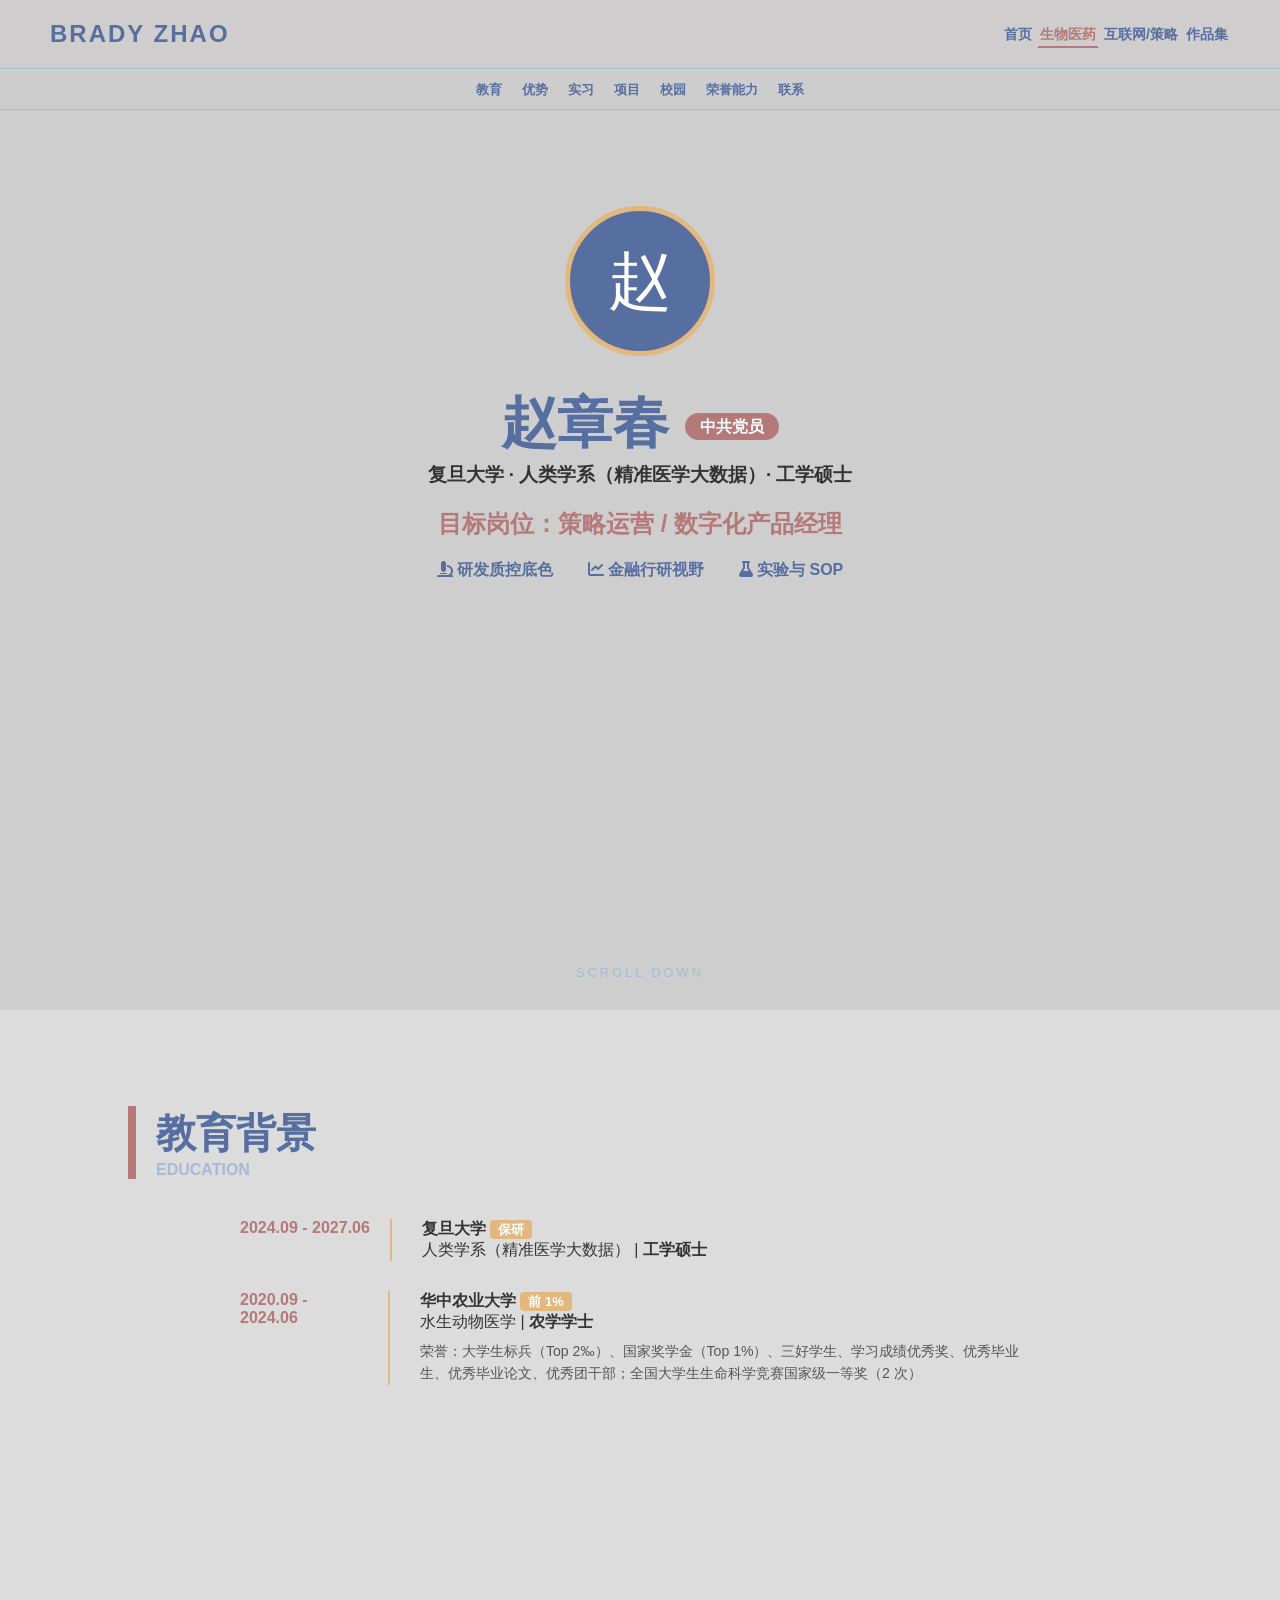
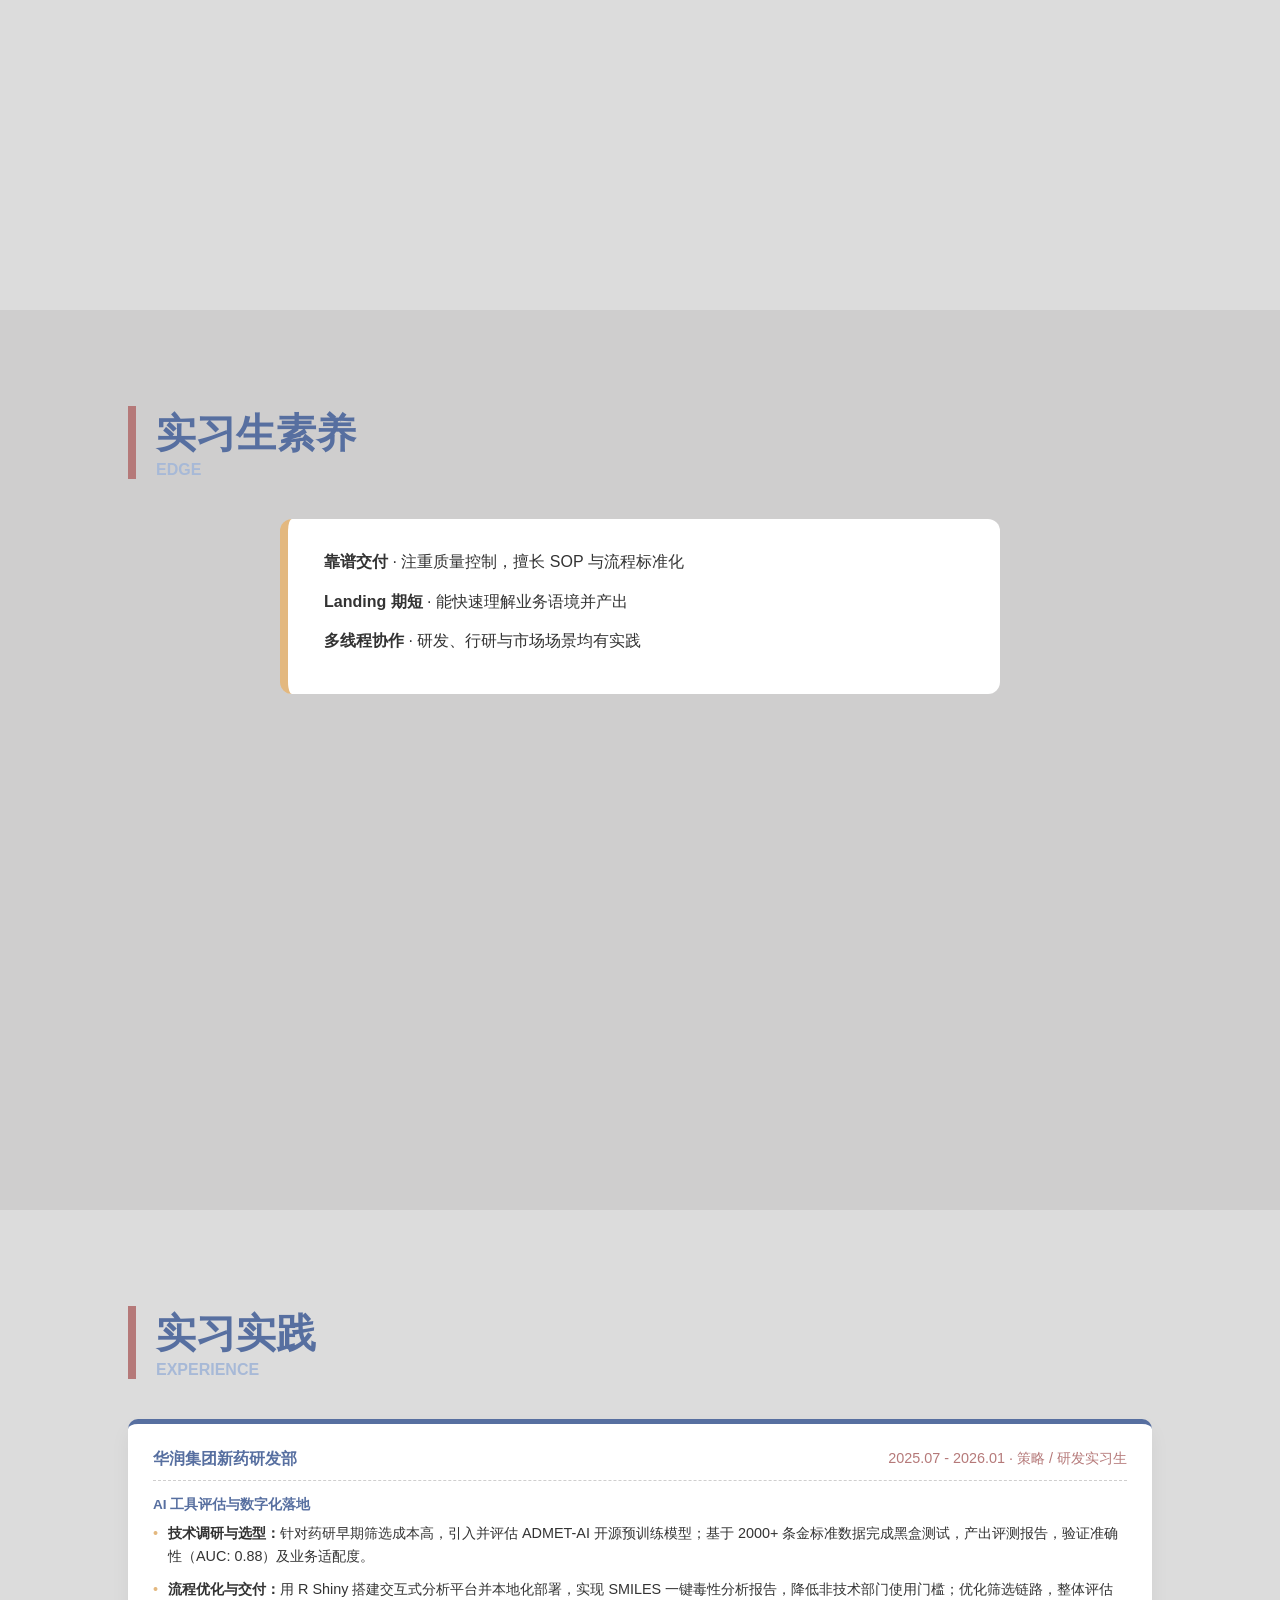
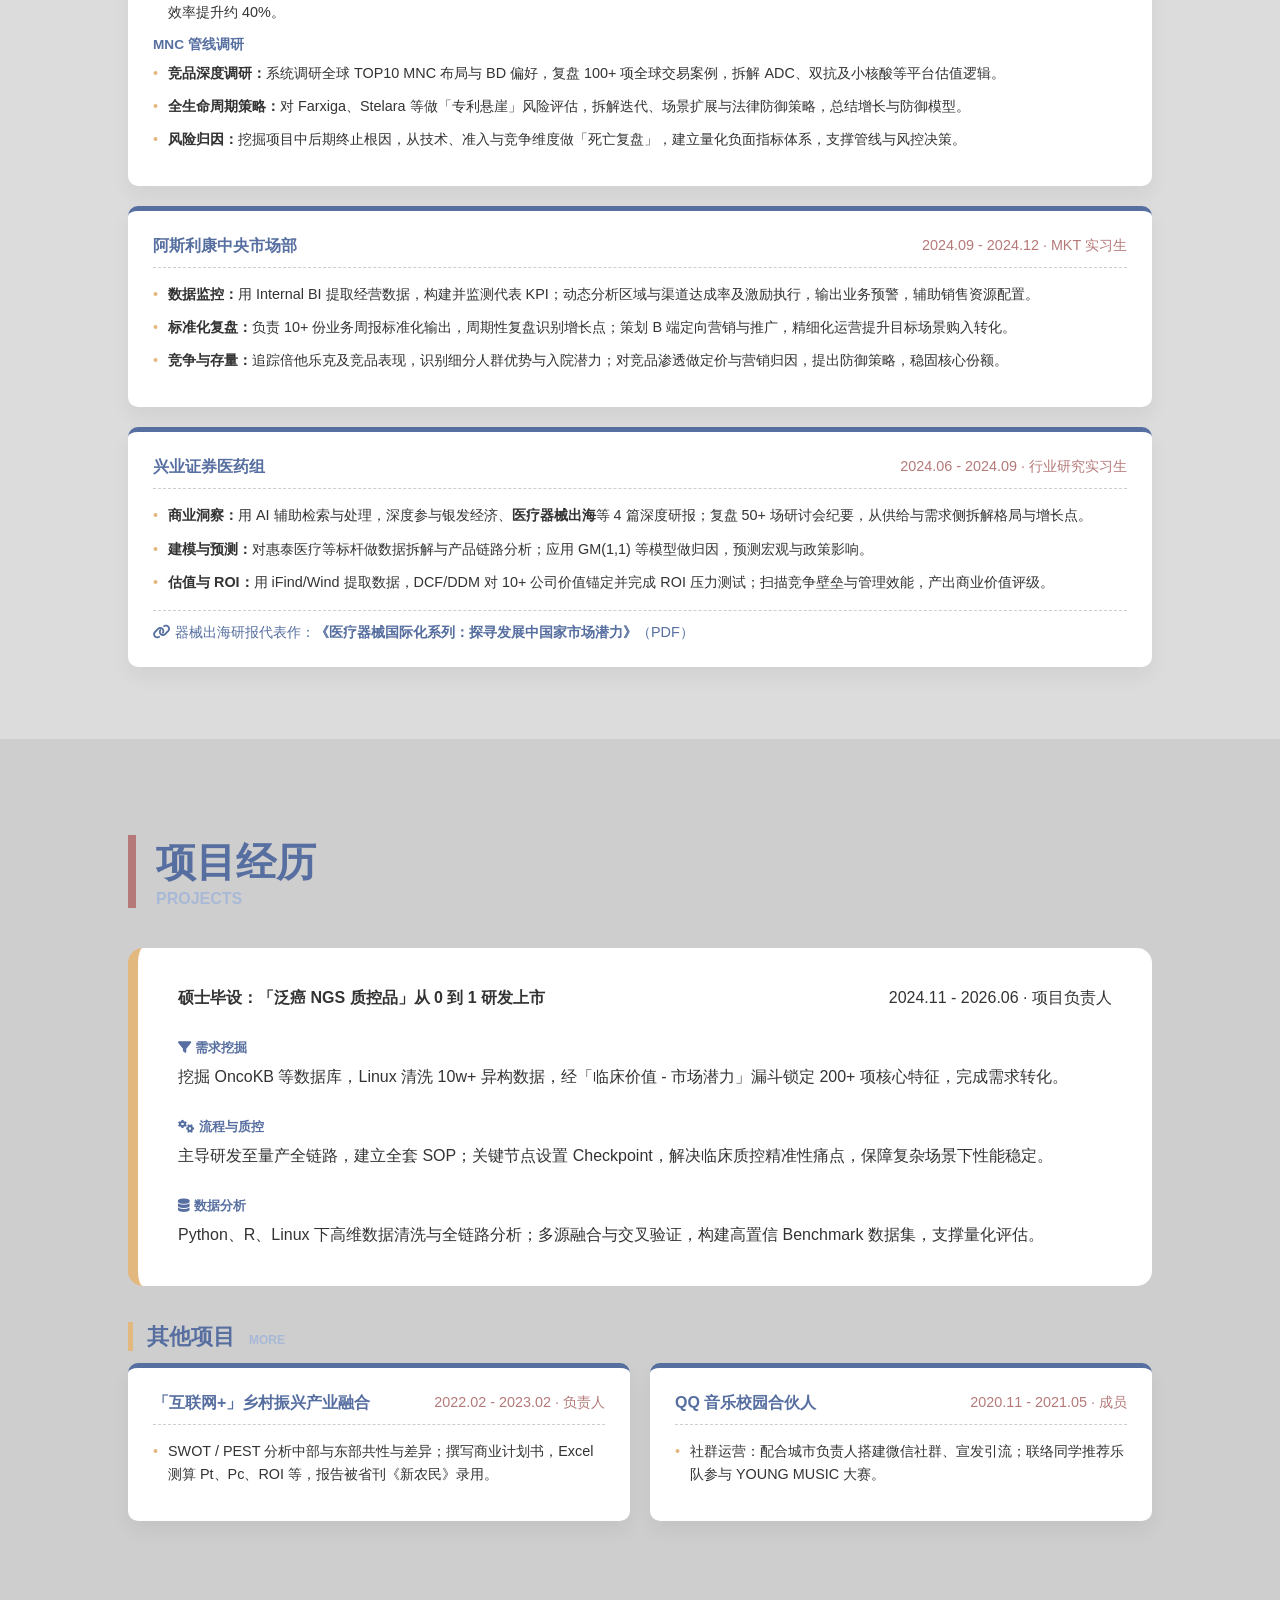
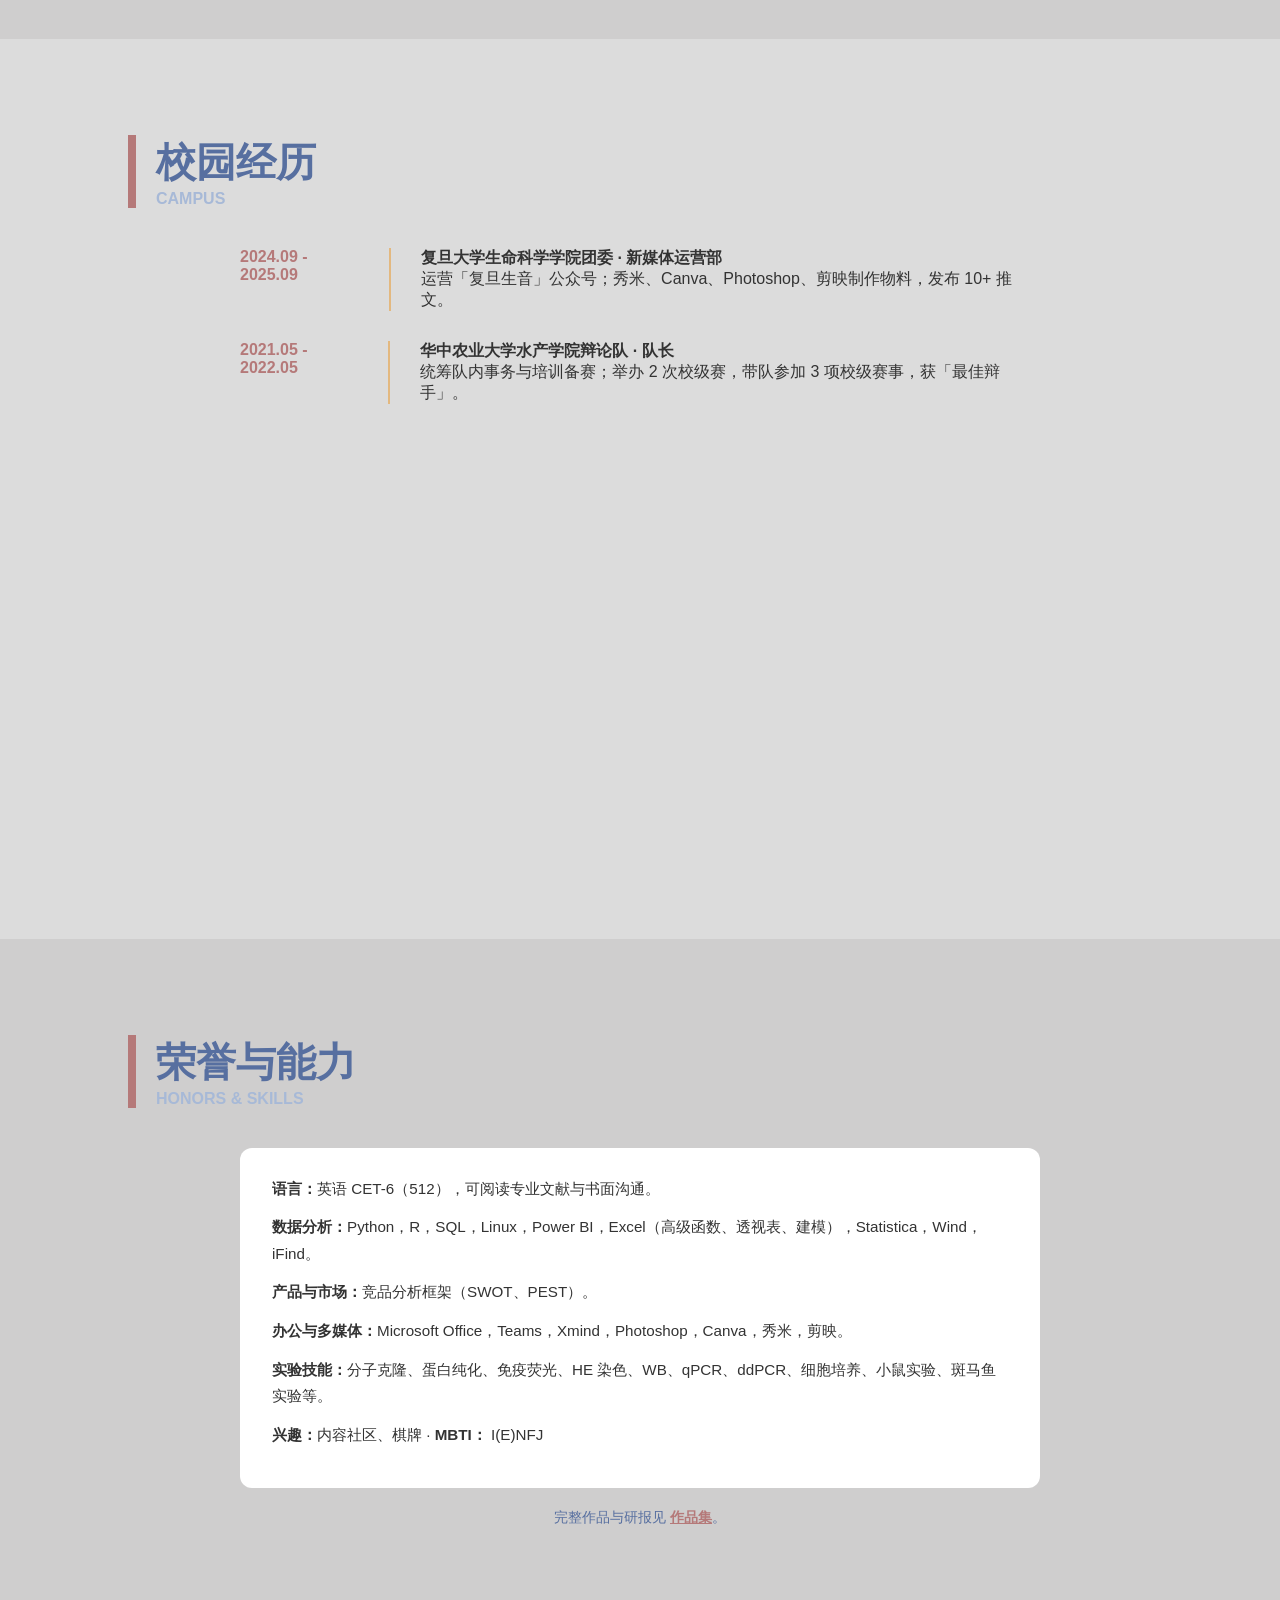
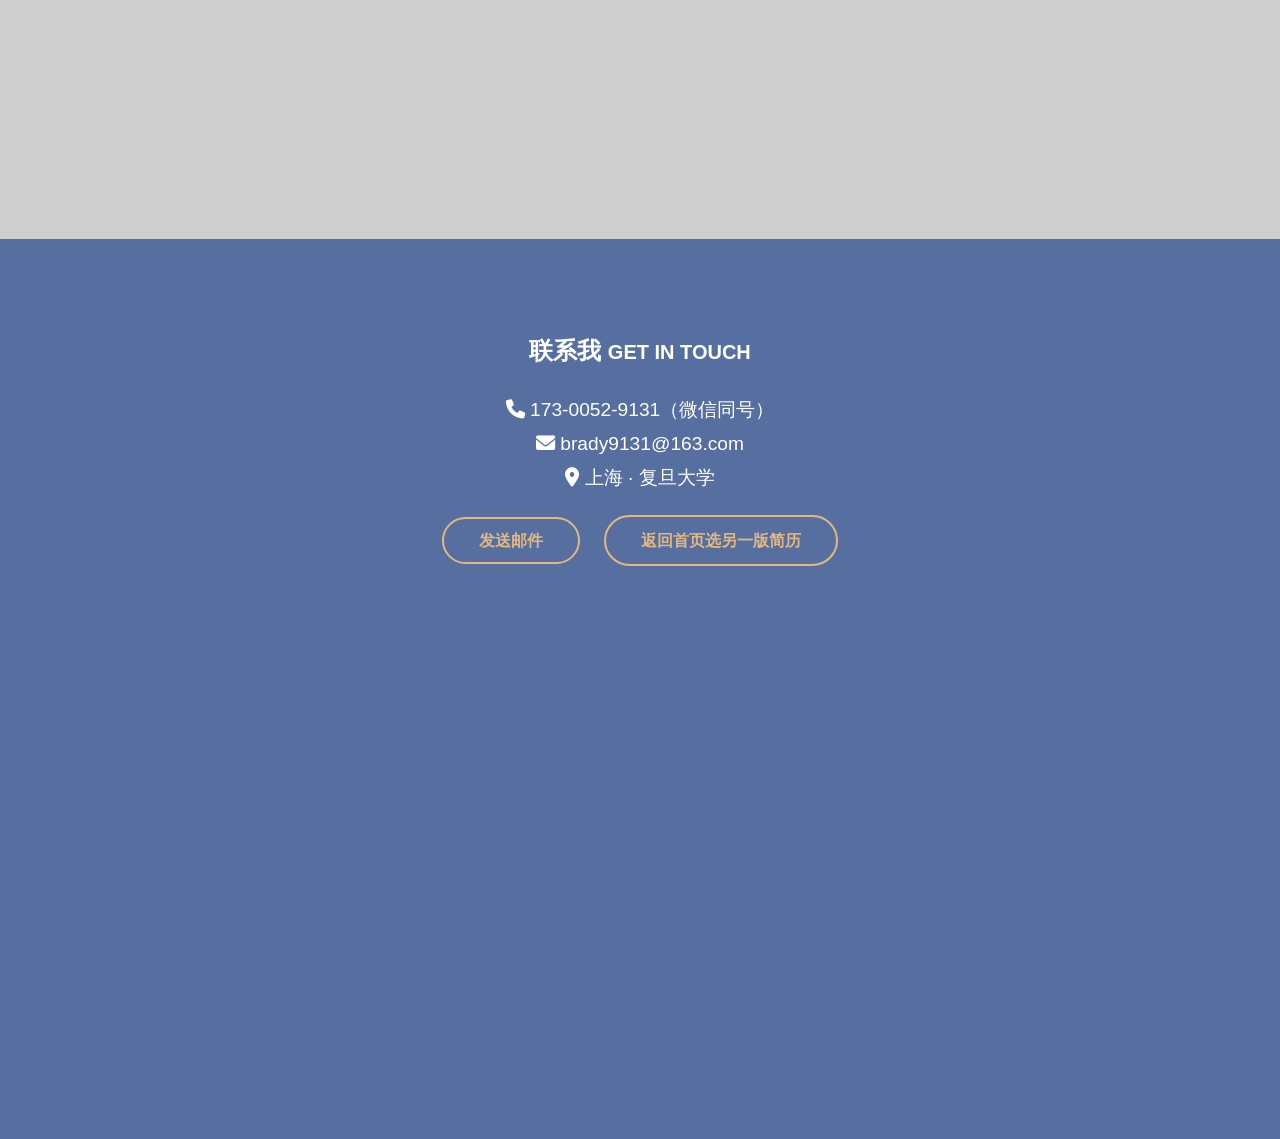
==== bio.html @ 324462f7 "Initial commit: resume site (HTML/CSS/assets) Made-with: Cursor" ====
<!DOCTYPE html>
<html lang="zh-CN">
<head>
    <meta charset="UTF-8">
    <meta name="viewport" content="width=device-width, initial-scale=1.0">
    <title>赵章春 | 生物医药版简历</title>
    <link rel="stylesheet" href="style.css">
    <link rel="stylesheet" href="https://cdnjs.cloudflare.com/ajax/libs/font-awesome/6.0.0/css/all.min.css">
</head>
<body class="resume-track">

    <nav class="navbar">
        <a href="index.html" class="logo">BRADY ZHAO</a>
        <ul class="nav-links nav-links--site">
            <li><a href="index.html">首页</a></li>
            <li><a href="bio.html" aria-current="page">生物医药</a></li>
            <li><a href="internet.html">互联网/策略</a></li>
            <li><a href="portfolio.html">作品集</a></li>
        </ul>
    </nav>

    <div class="subnav" aria-label="本页目录">
        <a href="#edu">教育</a>
        <a href="#edge">优势</a>
        <a href="#exp">实习</a>
        <a href="#project">项目</a>
        <a href="#campus">校园</a>
        <a href="#skills">荣誉能力</a>
        <a href="#contact">联系</a>
    </div>

    <div class="container">
        <section id="home" class="page-section">
            <div class="hero-content">
                <div class="avatar-box">
                    <div class="placeholder-avatar">赵</div>
                </div>
                <h1>赵章春 <span class="tag">中共党员</span></h1>
                <h3>复旦大学 · 人类学系（精准医学大数据）· 工学硕士</h3>
                <p class="target-job">目标岗位：策略运营 / 数字化产品经理</p>
                <div class="brief-intro">
                    <span><i class="fas fa-microscope"></i> 研发质控底色</span>
                    <span><i class="fas fa-chart-line"></i> 金融行研视野</span>
                    <span><i class="fas fa-flask"></i> 实验与 SOP</span>
                </div>
            </div>
            <div class="scroll-hint">SCROLL DOWN</div>
        </section>

        <section id="edu" class="page-section bg-alt">
            <h2 class="section-title">教育背景 <small>EDUCATION</small></h2>
            <div class="timeline">
                <div class="timeline-item">
                    <div class="time-box">2024.09 - 2027.06</div>
                    <div class="content-box">
                        <h4>复旦大学 <span class="badge">保研</span></h4>
                        <p>人类学系（精准医学大数据） | <strong>工学硕士</strong></p>
                    </div>
                </div>
                <div class="timeline-item">
                    <div class="time-box">2020.09 - 2024.06</div>
                    <div class="content-box">
                        <h4>华中农业大学 <span class="badge">前 1%</span></h4>
                        <p>水生动物医学 | <strong>农学学士</strong></p>
                        <p class="edu-honor">荣誉：大学生标兵（Top 2‰）、国家奖学金（Top 1%）、三好学生、学习成绩优秀奖、优秀毕业生、优秀毕业论文、优秀团干部；全国大学生生命科学竞赛国家级一等奖（2 次）</p>
                    </div>
                </div>
            </div>
        </section>

        <section id="edge" class="page-section">
            <h2 class="section-title">实习生素养 <small>EDGE</small></h2>
            <div class="edge-box">
                <p><strong>靠谱交付</strong> · 注重质量控制，擅长 SOP 与流程标准化</p>
                <p><strong>Landing 期短</strong> · 能快速理解业务语境并产出</p>
                <p><strong>多线程协作</strong> · 研发、行研与市场场景均有实践</p>
            </div>
        </section>

        <section id="exp" class="page-section bg-alt">
            <h2 class="section-title">实习实践 <small>EXPERIENCE</small></h2>
            <div class="exp-grid exp-grid--stack">
                <div class="exp-card exp-card--wide">
                    <div class="card-header">
                        <span class="company">华润集团新药研发部</span>
                        <span class="role">2025.07 - 2026.01 · 策略 / 研发实习生</span>
                    </div>
                    <p class="exp-subhead">AI 工具评估与数字化落地</p>
                    <ul>
                        <li><strong>技术调研与选型：</strong>针对药研早期筛选成本高，引入并评估 ADMET-AI 开源预训练模型；基于 2000+ 条金标准数据完成黑盒测试，产出评测报告，验证准确性（AUC: 0.88）及业务适配度。</li>
                        <li><strong>流程优化与交付：</strong>用 R Shiny 搭建交互式分析平台并本地化部署，实现 SMILES 一键毒性分析报告，降低非技术部门使用门槛；优化筛选链路，整体评估效率提升约 40%。</li>
                    </ul>
                    <p class="exp-subhead">MNC 管线调研</p>
                    <ul>
                        <li><strong>竞品深度调研：</strong>系统调研全球 TOP10 MNC 布局与 BD 偏好，复盘 100+ 项全球交易案例，拆解 ADC、双抗及小核酸等平台估值逻辑。</li>
                        <li><strong>全生命周期策略：</strong>对 Farxiga、Stelara 等做「专利悬崖」风险评估，拆解迭代、场景扩展与法律防御策略，总结增长与防御模型。</li>
                        <li><strong>风险归因：</strong>挖掘项目中后期终止根因，从技术、准入与竞争维度做「死亡复盘」，建立量化负面指标体系，支撑管线与风控决策。</li>
                    </ul>
                </div>

                <div class="exp-card exp-card--wide">
                    <div class="card-header">
                        <span class="company">阿斯利康中央市场部</span>
                        <span class="role">2024.09 - 2024.12 · MKT 实习生</span>
                    </div>
                    <ul>
                        <li><strong>数据监控：</strong>用 Internal BI 提取经营数据，构建并监测代表 KPI；动态分析区域与渠道达成率及激励执行，输出业务预警，辅助销售资源配置。</li>
                        <li><strong>标准化复盘：</strong>负责 10+ 份业务周报标准化输出，周期性复盘识别增长点；策划 B 端定向营销与推广，精细化运营提升目标场景购入转化。</li>
                        <li><strong>竞争与存量：</strong>追踪倍他乐克及竞品表现，识别细分人群优势与入院潜力；对竞品渗透做定价与营销归因，提出防御策略，稳固核心份额。</li>
                    </ul>
                </div>

                <div class="exp-card exp-card--wide" id="exp-xingye">
                    <div class="card-header">
                        <span class="company">兴业证券医药组</span>
                        <span class="role">2024.06 - 2024.09 · 行业研究实习生</span>
                    </div>
                    <ul>
                        <li><strong>商业洞察：</strong>用 AI 辅助检索与处理，深度参与银发经济、<strong>医疗器械出海</strong>等 4 篇深度研报；复盘 50+ 场研讨会纪要，从供给与需求侧拆解格局与增长点。</li>
                        <li><strong>建模与预测：</strong>对惠泰医疗等标杆做数据拆解与产品链路分析；应用 GM(1,1) 等模型做归因，预测宏观与政策影响。</li>
                        <li><strong>估值与 ROI：</strong>用 iFind/Wind 提取数据，DCF/DDM 对 10+ 公司价值锚定并完成 ROI 压力测试；扫描竞争壁垒与管理效能，产出商业价值评级。</li>
                    </ul>
                    <p class="exp-crosslink">
                        <a href="portfolio.html#xingye-report"><i class="fas fa-link"></i> 器械出海研报代表作：<strong>《医疗器械国际化系列：探寻发展中国家市场潜力》</strong>（PDF）</a>
                    </p>
                </div>
            </div>
        </section>

        <section id="project" class="page-section">
            <h2 class="section-title">项目经历 <small>PROJECTS</small></h2>
            <div class="project-detail">
                <div class="project-header">
                    <h4>硕士毕设：「泛癌 NGS 质控品」从 0 到 1 研发上市</h4>
                    <span class="project-role">2024.11 - 2026.06 · 项目负责人</span>
                </div>
                <div class="project-body project-body--stack">
                    <div class="p-block">
                        <h5><i class="fas fa-filter"></i> 需求挖掘</h5>
                        <p>挖掘 OncoKB 等数据库，Linux 清洗 10w+ 异构数据，经「临床价值 - 市场潜力」漏斗锁定 200+ 项核心特征，完成需求转化。</p>
                    </div>
                    <div class="p-block">
                        <h5><i class="fas fa-cogs"></i> 流程与质控</h5>
                        <p>主导研发至量产全链路，建立全套 SOP；关键节点设置 Checkpoint，解决临床质控精准性痛点，保障复杂场景下性能稳定。</p>
                    </div>
                    <div class="p-block">
                        <h5><i class="fas fa-database"></i> 数据分析</h5>
                        <p>Python、R、Linux 下高维数据清洗与全链路分析；多源融合与交叉验证，构建高置信 Benchmark 数据集，支撑量化评估。</p>
                    </div>
                </div>
            </div>

            <div class="project-secondary">
                <h3 class="subsection-title">其他项目 <small>MORE</small></h3>
                <div class="exp-grid">
                    <div class="exp-card">
                        <div class="card-header">
                            <span class="company">「互联网+」乡村振兴产业融合</span>
                            <span class="role">2022.02 - 2023.02 · 负责人</span>
                        </div>
                        <ul>
                            <li>SWOT / PEST 分析中部与东部共性与差异；撰写商业计划书，Excel 测算 Pt、Pc、ROI 等，报告被省刊《新农民》录用。</li>
                        </ul>
                    </div>
                    <div class="exp-card">
                        <div class="card-header">
                            <span class="company">QQ 音乐校园合伙人</span>
                            <span class="role">2020.11 - 2021.05 · 成员</span>
                        </div>
                        <ul>
                            <li>社群运营：配合城市负责人搭建微信社群、宣发引流；联络同学推荐乐队参与 YOUNG MUSIC 大赛。</li>
                        </ul>
                    </div>
                </div>
            </div>
        </section>

        <section id="campus" class="page-section bg-alt">
            <h2 class="section-title">校园经历 <small>CAMPUS</small></h2>
            <div class="timeline">
                <div class="timeline-item">
                    <div class="time-box">2024.09 - 2025.09</div>
                    <div class="content-box">
                        <h4>复旦大学生命科学学院团委 · 新媒体运营部</h4>
                        <p>运营「复旦生音」公众号；秀米、Canva、Photoshop、剪映制作物料，发布 10+ 推文。</p>
                    </div>
                </div>
                <div class="timeline-item">
                    <div class="time-box">2021.05 - 2022.05</div>
                    <div class="content-box">
                        <h4>华中农业大学水产学院辩论队 · 队长</h4>
                        <p>统筹队内事务与培训备赛；举办 2 次校级赛，带队参加 3 项校级赛事，获「最佳辩手」。</p>
                    </div>
                </div>
            </div>
        </section>

        <section id="skills" class="page-section">
            <h2 class="section-title">荣誉与能力 <small>HONORS &amp; SKILLS</small></h2>
            <div class="skills-prose">
                <p><strong>语言：</strong>英语 CET-6（512），可阅读专业文献与书面沟通。</p>
                <p><strong>数据分析：</strong>Python，R，SQL，Linux，Power BI，Excel（高级函数、透视表、建模），Statistica，Wind，iFind。</p>
                <p><strong>产品与市场：</strong>竞品分析框架（SWOT、PEST）。</p>
                <p><strong>办公与多媒体：</strong>Microsoft Office，Teams，Xmind，Photoshop，Canva，秀米，剪映。</p>
                <p><strong>实验技能：</strong>分子克隆、蛋白纯化、免疫荧光、HE 染色、WB、qPCR、ddPCR、细胞培养、小鼠实验、斑马鱼实验等。</p>
                <p><strong>兴趣：</strong>内容社区、棋牌 · <strong>MBTI：</strong> I(E)NFJ</p>
            </div>
            <p class="skills-note">完整作品与研报见 <a href="portfolio.html">作品集</a>。</p>
        </section>

        <section id="contact" class="page-section bg-dark">
            <div class="contact-box">
                <h2>联系我 <small>GET IN TOUCH</small></h2>
                <div class="contact-info">
                    <p><i class="fas fa-phone"></i> 173-0052-9131（微信同号）</p>
                    <p><i class="fas fa-envelope"></i> brady9131@163.com</p>
                    <p><i class="fas fa-location-dot"></i> 上海 · 复旦大学</p>
                </div>
                <div class="action-btns">
                    <a href="mailto:brady9131@163.com" class="btn-secondary">发送邮件</a>
                    <a href="index.html" class="btn-primary btn-primary--ghost">返回首页选另一版简历</a>
                </div>
            </div>
        </section>
    </div>

</body>
</html>
---- style.css ----
/* 配色方案说明：
   背景底色: #cfcece
   主色（深蓝）: #576fa0
   次主色（浅蓝）: #a7b9d7
   强调色（红）: #b57979
   装饰色（金）: #e3b87f
*/

* {
    margin: 0;
    padding: 0;
    box-sizing: border-box;
    font-family: Arial, sans-serif; /* 强制 Arial */
}

html {
    scroll-behavior: smooth;
}

body {
    background-color: #cfcece;
    color: #333;
}

/* 全屏吸附仅用于未加 body 类的旧版；新版落地/简历/作品集为整页滚动 */
body.landing-body,
body.resume-track,
body.portfolio-page {
    overflow-x: hidden;
    overflow-y: auto;
}

/* 导航栏 */
.navbar {
    position: fixed;
    top: 0;
    width: 100%;
    display: flex;
    justify-content: space-between;
    align-items: center;
    padding: 20px 50px;
    background: rgba(207, 206, 206, 0.9);
    z-index: 1000;
    border-bottom: 1px solid #a7b9d7;
}

a.logo {
    font-weight: bold;
    font-size: 1.5rem;
    color: #576fa0;
    letter-spacing: 2px;
    text-decoration: none;
}

.nav-links a[aria-current="page"] {
    color: #b57979;
    border-bottom: 2px solid #b57979;
}

.nav-links {
    display: flex;
    list-style: none;
}

.nav-links li {
    margin-left: 30px;
}

.nav-links--site {
    flex-wrap: wrap;
    justify-content: flex-end;
    gap: 8px 4px;
}

.nav-links--site li {
    margin-left: 0;
}

.nav-links--site a {
    padding: 4px 2px;
}

.nav-links a {
    text-decoration: none;
    color: #576fa0;
    font-size: 0.9rem;
    font-weight: bold;
    transition: 0.3s;
}

.nav-links a:hover {
    color: #b57979;
}

/* 分页容器（简历双页：取消吸附，允许长板块） */
.container {
    height: 100vh;
    overflow-y: scroll;
    scroll-snap-type: y mandatory;
}

body.resume-track .container {
    height: auto;
    min-height: 100vh;
    overflow: visible;
    scroll-snap-type: none;
}

.page-section {
    height: 100vh;
    width: 100%;
    scroll-snap-align: start;
    display: flex;
    flex-direction: column;
    justify-content: center;
    align-items: center;
    padding: 80px 10%;
    position: relative;
}

body.resume-track .page-section {
    min-height: 100vh;
    height: auto;
    padding-top: 96px;
    padding-bottom: 72px;
    justify-content: flex-start;
}

.bg-alt {
    background-color: #dcdcdc;
}

.bg-dark {
    background-color: #576fa0;
    color: #fff;
}

/* 标题样式 */
.section-title {
    font-size: 2.5rem;
    color: #576fa0;
    margin-bottom: 40px;
    border-left: 8px solid #b57979;
    padding-left: 20px;
    width: 100%;
    text-align: left;
}

.section-title small {
    font-size: 1rem;
    color: #a7b9d7;
    display: block;
    text-transform: uppercase;
}

/* 第一屏：Hero */
.hero-content {
    text-align: center;
}

.placeholder-avatar {
    width: 150px;
    height: 150px;
    background: #576fa0;
    color: #fff;
    border-radius: 50%;
    display: flex;
    justify-content: center;
    align-items: center;
    font-size: 4rem;
    margin: 0 auto 30px;
    border: 5px solid #e3b87f;
}

h1 {
    font-size: 3.5rem;
    color: #576fa0;
}

.tag {
    font-size: 1rem;
    background: #b57979;
    color: #fff;
    padding: 5px 15px;
    border-radius: 20px;
    vertical-align: middle;
}

.target-job {
    font-size: 1.5rem;
    color: #b57979;
    margin: 20px 0;
    font-weight: bold;
}

.brief-intro span {
    margin: 0 15px;
    color: #576fa0;
    font-weight: bold;
}

/* 教育背景 */
.timeline {
    width: 100%;
    max-width: 800px;
}

.timeline-item {
    display: flex;
    margin-bottom: 30px;
}

.time-box {
    min-width: 150px;
    color: #b57979;
    font-weight: bold;
    border-right: 2px solid #e3b87f;
    padding-right: 20px;
}

.content-box {
    padding-left: 30px;
}

.badge {
    background: #e3b87f;
    color: #fff;
    padding: 2px 8px;
    font-size: 0.8rem;
    border-radius: 4px;
}

/* 实习经历卡片 */
.exp-grid {
    display: grid;
    grid-template-columns: repeat(auto-fit, minmax(300px, 1fr));
    gap: 20px;
    width: 100%;
}

.exp-card {
    background: #fff;
    padding: 25px;
    border-radius: 10px;
    box-shadow: 0 10px 20px rgba(0,0,0,0.05);
    border-top: 5px solid #576fa0;
}

.card-header {
    display: flex;
    justify-content: space-between;
    margin-bottom: 15px;
    padding-bottom: 10px;
    border-bottom: 1px dashed #cfcece;
}

.company {
    font-weight: bold;
    color: #576fa0;
}

.role {
    color: #b57979;
    font-size: 0.9rem;
}

.exp-card ul {
    list-style: none;
    font-size: 0.9rem;
    line-height: 1.6;
}

.exp-card li {
    margin-bottom: 10px;
    position: relative;
    padding-left: 15px;
}

.exp-card li::before {
    content: "•";
    color: #e3b87f;
    position: absolute;
    left: 0;
}

/* 项目详情 */
.project-detail {
    background: #fff;
    width: 100%;
    padding: 40px;
    border-radius: 15px;
    border-left: 10px solid #e3b87f;
}

.project-header {
    display: flex;
    justify-content: space-between;
    margin-bottom: 30px;
}

.project-body {
    display: grid;
    grid-template-columns: repeat(3, 1fr);
    gap: 30px;
}

.p-block h5 {
    color: #576fa0;
    margin-bottom: 10px;
}

.p-block--full {
    grid-column: 1 / -1;
}

.project-body--stack {
    grid-template-columns: 1fr;
}

.project-secondary {
    width: 100%;
    margin-top: 36px;
}

.exp-grid--stack {
    grid-template-columns: 1fr;
}

.exp-card--wide {
    max-width: 100%;
}

.exp-subhead {
    font-size: 0.85rem;
    color: #576fa0;
    font-weight: bold;
    margin: 12px 0 8px;
}

.exp-crosslink {
    margin-top: 16px;
    padding-top: 12px;
    border-top: 1px dashed #cfcece;
    font-size: 0.9rem;
}

.exp-crosslink a {
    color: #576fa0;
    text-decoration: none;
}

.exp-crosslink a:hover {
    color: #b57979;
    text-decoration: underline;
}

.edge-box {
    background: #fff;
    padding: 28px 36px;
    border-radius: 12px;
    border-left: 8px solid #e3b87f;
    width: 100%;
    max-width: 720px;
    line-height: 1.85;
}

.edge-box p {
    margin-bottom: 10px;
}

.edge-box--inline {
    margin-top: 28px;
    max-width: none;
    text-align: center;
}

.edu-honor {
    font-size: 0.88rem;
    color: #555;
    margin-top: 8px;
    line-height: 1.55;
}

.hero-meta {
    font-size: 1rem;
    color: #666;
    margin-top: 12px;
}

/* 固定顶栏不占文档流，为子导航留出空隙 */
body.resume-track > .subnav,
body.portfolio-page > .subnav {
    margin-top: 72px;
}

.subnav {
    position: sticky;
    top: 72px;
    z-index: 900;
    background: rgba(207, 206, 206, 0.96);
    border-bottom: 1px solid #a7b9d7;
    padding: 10px 8%;
    display: flex;
    flex-wrap: wrap;
    gap: 10px 20px;
    justify-content: center;
}

.subnav a {
    font-size: 0.8rem;
    color: #576fa0;
    text-decoration: none;
    font-weight: bold;
}

.subnav a:hover {
    color: #b57979;
}

/* 落地页 */
.landing-body {
    min-height: 100vh;
}

.landing-main {
    max-width: 920px;
    margin: 0 auto;
    padding: 110px 8% 80px;
    text-align: center;
}

.landing-avatar {
    margin-bottom: 24px;
}

.landing-sub {
    font-size: 1.25rem;
    color: #576fa0;
    margin-top: 8px;
}

.landing-target {
    font-size: 1.2rem;
    color: #b57979;
    font-weight: bold;
    margin: 16px 0 8px;
}

.landing-contact-line {
    color: #555;
    font-size: 0.95rem;
    margin-top: 12px;
}

.landing-contact-line .sep {
    margin: 0 10px;
    color: #a7b9d7;
}

.landing-hint {
    color: #666;
    font-size: 0.92rem;
    line-height: 1.6;
    margin: 36px 0 28px;
}

.landing-cards {
    display: grid;
    grid-template-columns: repeat(auto-fit, minmax(260px, 1fr));
    gap: 24px;
    margin-bottom: 36px;
}

.landing-card {
    display: flex;
    flex-direction: column;
    align-items: center;
    text-align: center;
    padding: 36px 28px;
    border-radius: 16px;
    text-decoration: none;
    color: inherit;
    transition: transform 0.25s, box-shadow 0.25s;
    border: 2px solid #a7b9d7;
    background: #fff;
}

.landing-card:hover {
    transform: translateY(-4px);
    box-shadow: 0 12px 32px rgba(87, 111, 160, 0.15);
}

.landing-card--bio {
    border-top: 6px solid #576fa0;
}

.landing-card--net {
    border-top: 6px solid #b57979;
}

.landing-card-icon {
    font-size: 2.5rem;
    color: #576fa0;
    margin-bottom: 16px;
}

.landing-card--net .landing-card-icon {
    color: #b57979;
}

.landing-card h2 {
    color: #576fa0;
    font-size: 1.45rem;
    margin-bottom: 12px;
}

.landing-card p {
    color: #555;
    font-size: 0.95rem;
    line-height: 1.55;
    flex: 1;
}

.landing-card-go {
    margin-top: 20px;
    font-weight: bold;
    color: #b57979;
    font-size: 0.95rem;
}

.landing-footer-links {
    margin-top: 8px;
}

.landing-portfolio-btn {
    display: inline-flex;
    align-items: center;
    gap: 10px;
    color: #576fa0;
    font-weight: bold;
    text-decoration: none;
    padding: 12px 22px;
    border: 2px solid #576fa0;
    border-radius: 30px;
    transition: background 0.25s, color 0.25s;
}

.landing-portfolio-btn:hover {
    background: #576fa0;
    color: #fff;
}

.skills-prose {
    width: 100%;
    max-width: 800px;
    background: #fff;
    padding: 28px 32px;
    border-radius: 12px;
    line-height: 1.75;
    text-align: left;
}

.skills-prose p {
    margin-bottom: 12px;
    font-size: 0.95rem;
}

.skills-note {
    margin-top: 20px;
    font-size: 0.9rem;
    color: #576fa0;
}

.skills-note a {
    color: #b57979;
    font-weight: bold;
}

.bg-dark .btn-primary--ghost {
    background: transparent;
    border: 2px solid #e3b87f;
    color: #e3b87f;
}

.bg-dark .btn-primary--ghost:hover {
    background: rgba(255, 255, 255, 0.12);
}

/* 作品集独立页（顶栏保持与简历页一致的 fixed） */
.portfolio-main {
    max-width: 800px;
    margin: 0 auto;
    padding: 32px 8% 80px;
}

.portfolio-header {
    margin-bottom: 40px;
    padding-top: 16px;
}

.portfolio-header h1 {
    font-size: 2.2rem;
    color: #576fa0;
    margin-bottom: 12px;
}

.portfolio-lead {
    color: #555;
    line-height: 1.65;
    font-size: 0.98rem;
}

.portfolio-section {
    margin-bottom: 48px;
    padding-bottom: 32px;
    border-bottom: 1px solid #b8b8b8;
}

.portfolio-section:last-of-type {
    border-bottom: none;
}

.portfolio-section--alt {
    background: #dcdcdc;
    margin-left: -8%;
    margin-right: -8%;
    padding-left: 8%;
    padding-right: 8%;
    padding-top: 28px;
    border-bottom: none;
    border-radius: 8px;
}

.portfolio-h2 {
    font-size: 1.35rem;
    color: #576fa0;
    margin-bottom: 16px;
}

.portfolio-context {
    font-size: 0.92rem;
    color: #555;
    margin-bottom: 16px;
    line-height: 1.6;
}

.portfolio-context a {
    color: #576fa0;
    font-weight: bold;
    text-decoration: none;
}

.portfolio-context a:hover {
    color: #b57979;
    text-decoration: underline;
}

.portfolio-card--large {
    max-width: 100%;
}

.portfolio-section .portfolio-card--large + .portfolio-card--large {
    margin-top: 14px;
}

.portfolio-placeholder {
    font-size: 0.9rem;
    color: #666;
    margin-bottom: 16px;
    line-height: 1.55;
}

.portfolio-slot {
    background: #fff;
    padding: 20px 22px;
    border-radius: 10px;
    border: 1px dashed #a7b9d7;
    margin-bottom: 12px;
    text-align: left;
}

.portfolio-slot-label {
    display: block;
    font-weight: bold;
    color: #576fa0;
    margin-bottom: 6px;
}

.portfolio-slot-desc {
    font-size: 0.88rem;
    color: #666;
}

.portfolio-footer {
    text-align: center;
    margin-top: 48px;
}

.subnav--portfolio {
    top: 72px;
}

.portfolio-block {
    width: 100%;
    margin-top: 36px;
}

.subsection-title {
    font-size: 1.35rem;
    color: #576fa0;
    margin-bottom: 12px;
    border-left: 5px solid #e3b87f;
    padding-left: 14px;
    text-align: left;
}

.subsection-title small {
    font-size: 0.75rem;
    color: #a7b9d7;
    text-transform: uppercase;
    margin-left: 8px;
}

.portfolio-intro {
    font-size: 0.85rem;
    color: #666;
    margin-bottom: 16px;
    line-height: 1.5;
}

.portfolio-card {
    display: flex;
    align-items: center;
    gap: 16px;
    width: 100%;
    padding: 20px 24px;
    background: #fff;
    border-radius: 12px;
    border: 1px solid #a7b9d7;
    text-decoration: none;
    color: inherit;
    transition: border-color 0.25s, box-shadow 0.25s;
}

.portfolio-card:hover {
    border-color: #576fa0;
    box-shadow: 0 6px 20px rgba(87, 111, 160, 0.12);
}

.portfolio-card-icon {
    flex-shrink: 0;
    font-size: 2rem;
    color: #b57979;
}

.portfolio-card-body {
    flex: 1;
    display: flex;
    flex-direction: column;
    gap: 6px;
    text-align: left;
}

.portfolio-card-title {
    font-weight: bold;
    color: #333;
    font-size: 1.05rem;
}

.portfolio-card-meta {
    font-size: 0.88rem;
    color: #666;
}

.portfolio-card-action {
    flex-shrink: 0;
    font-size: 0.9rem;
    font-weight: bold;
    color: #576fa0;
}

/* 技能展示 */
.skills-container {
    display: flex;
    justify-content: space-between;
    width: 100%;
}

.skill-group {
    width: 30%;
}

.skill-group h5 {
    color: #b57979;
    margin-bottom: 20px;
    font-size: 1.2rem;
}

.skill-tags span {
    display: inline-block;
    background: #a7b9d7;
    color: #fff;
    padding: 8px 15px;
    margin: 5px;
    border-radius: 5px;
    font-size: 0.85rem;
}

/* 联系方式与按钮 */
.contact-box {
    text-align: center;
}

.contact-info {
    margin: 30px 0;
    font-size: 1.2rem;
}

.contact-info p {
    margin: 10px 0;
}

.action-btns {
    margin-top: 40px;
}

.btn-primary {
    background: #b57979;
    color: #fff;
    padding: 15px 35px;
    text-decoration: none;
    border-radius: 30px;
    margin: 0 10px;
    font-weight: bold;
    transition: 0.3s;
}

.btn-secondary {
    border: 2px solid #e3b87f;
    color: #e3b87f;
    padding: 13px 35px;
    text-decoration: none;
    border-radius: 30px;
    margin: 0 10px;
    font-weight: bold;
    transition: 0.3s;
}

.btn-primary:hover {
    background: #a7b9d7;
}

/* 装饰元素 */
.scroll-hint {
    position: absolute;
    bottom: 30px;
    left: 50%;
    transform: translateX(-50%);
    color: #a7b9d7;
    font-size: 0.8rem;
    letter-spacing: 3px;
    animation: bounce 2s infinite;
}

@keyframes bounce {
    0%, 20%, 50%, 80%, 100% {transform: translateY(0) translateX(-50%);}
    40% {transform: translateY(-10px) translateX(-50%);}
    60% {transform: translateY(-5px) translateX(-50%);}
}

/* 响应式适配 */
@media (max-width: 768px) {
    .navbar {
        padding: 14px 16px;
        flex-wrap: wrap;
    }
    .nav-links--site {
        width: 100%;
        justify-content: center;
        margin-top: 8px;
        font-size: 0.72rem;
        gap: 6px 12px;
    }
    .subnav {
        padding: 8px 12px;
        gap: 8px 14px;
        font-size: 0.75rem;
    }
    .project-body { grid-template-columns: 1fr; }
    .skills-container { flex-direction: column; }
    .skill-group { width: 100%; margin-bottom: 30px; }
    h1 { font-size: 2.5rem; }
    .landing-cards { grid-template-columns: 1fr; }
    .portfolio-card { flex-wrap: wrap; }
    .portfolio-card-action { width: 100%; text-align: right; }
    .portfolio-section--alt {
        margin-left: 0;
        margin-right: 0;
        padding-left: 5%;
        padding-right: 5%;
    }
}
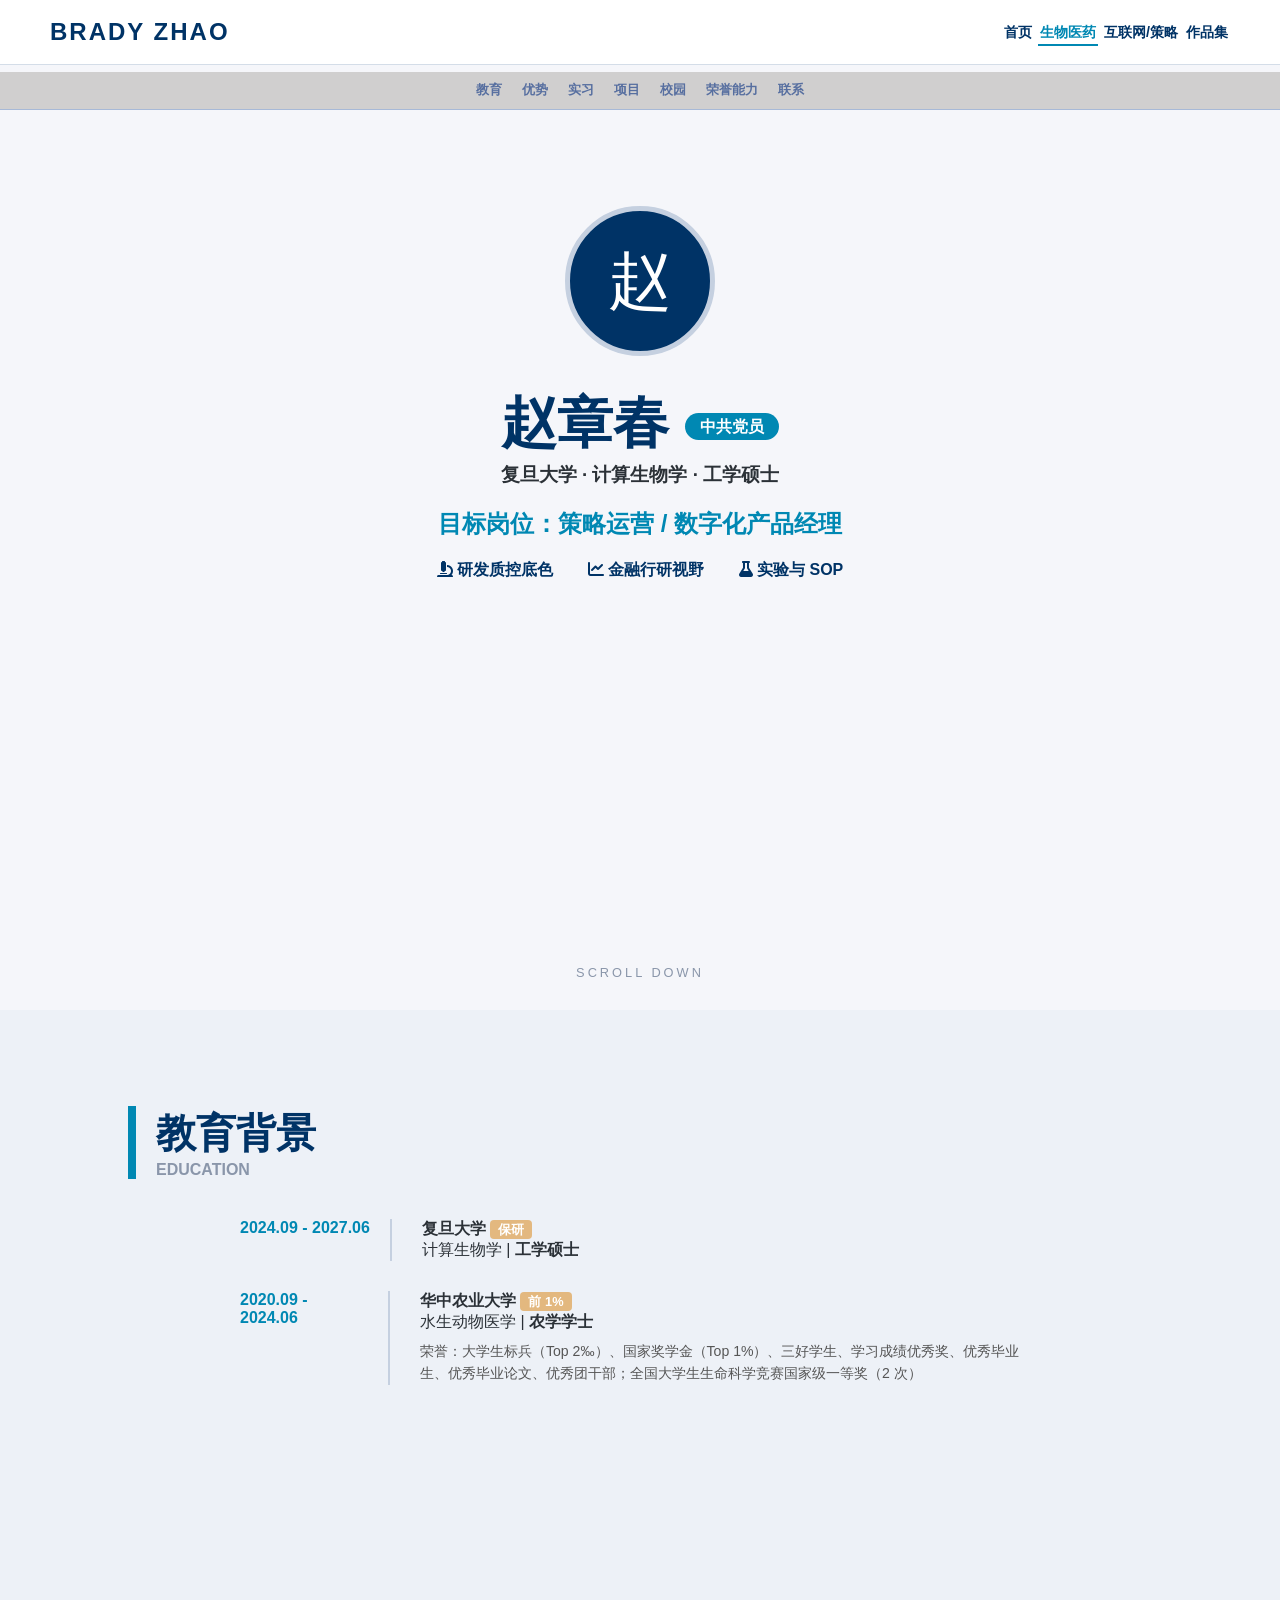
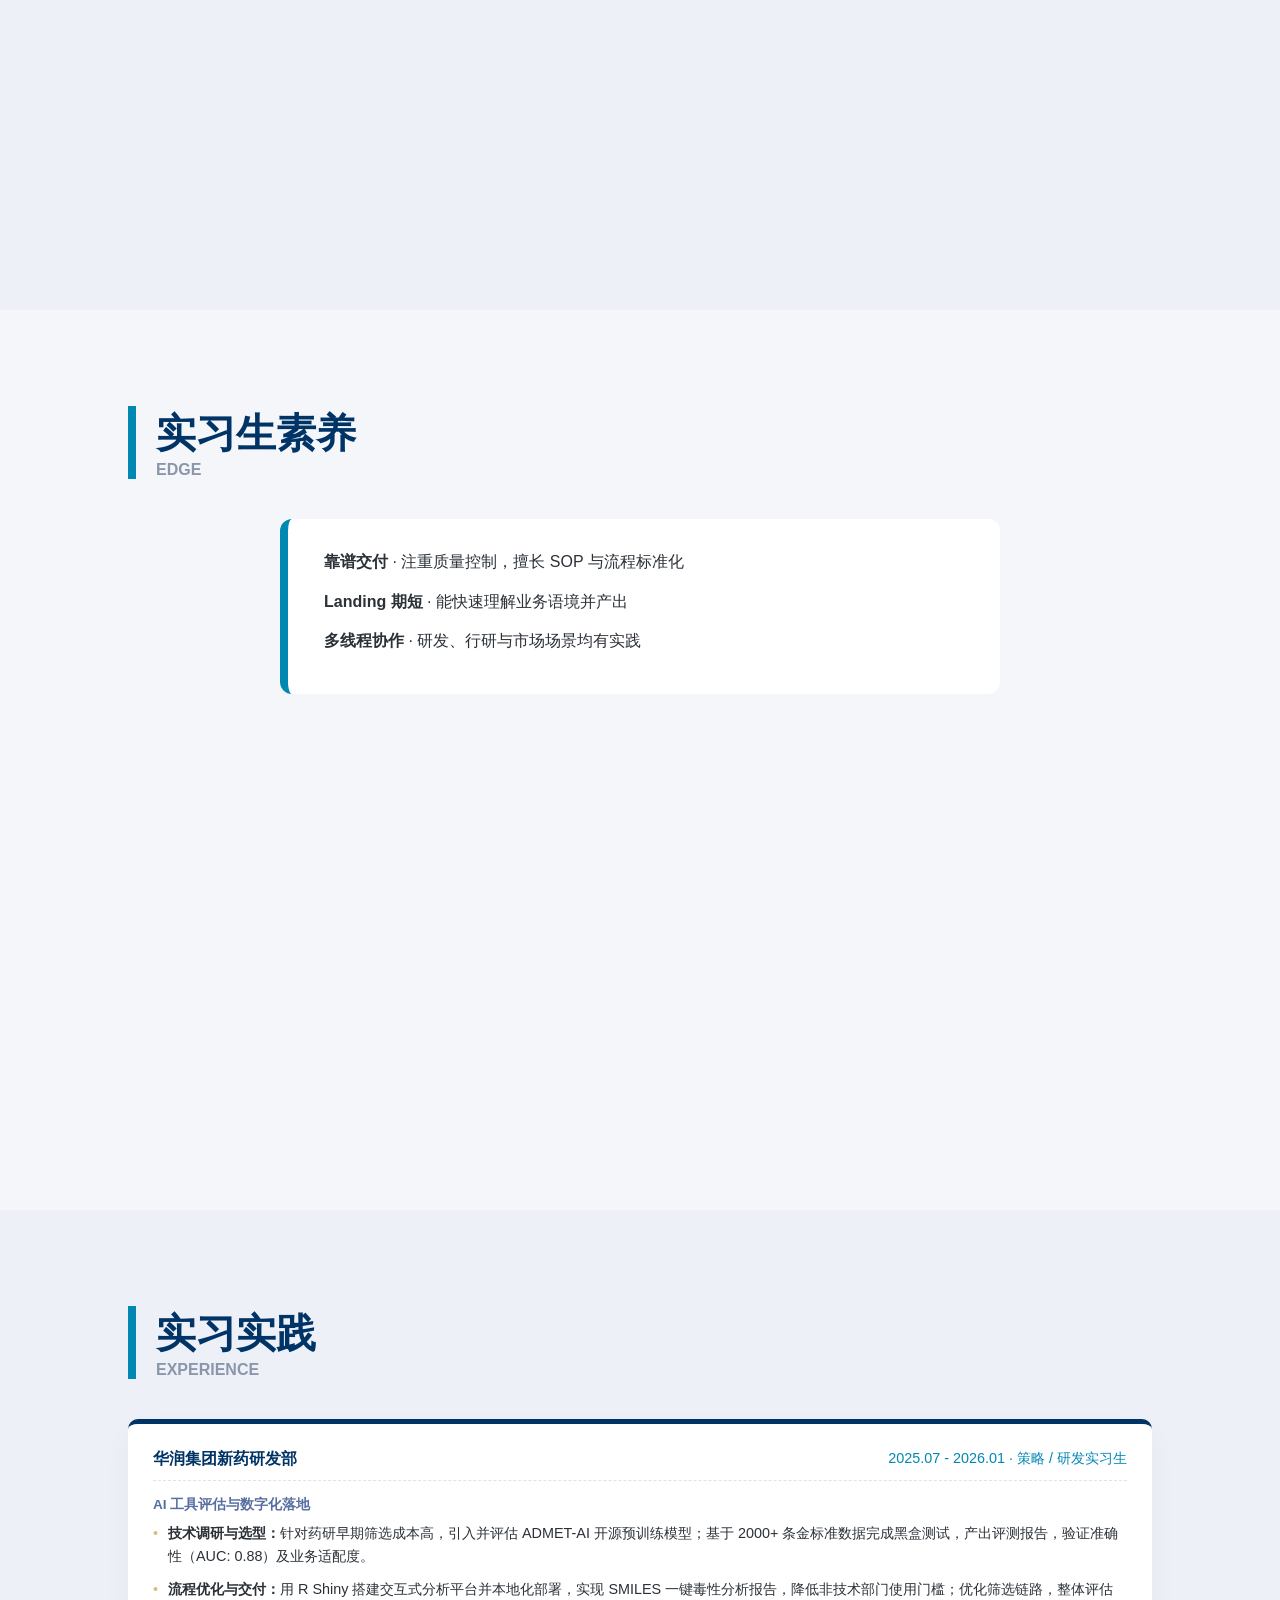
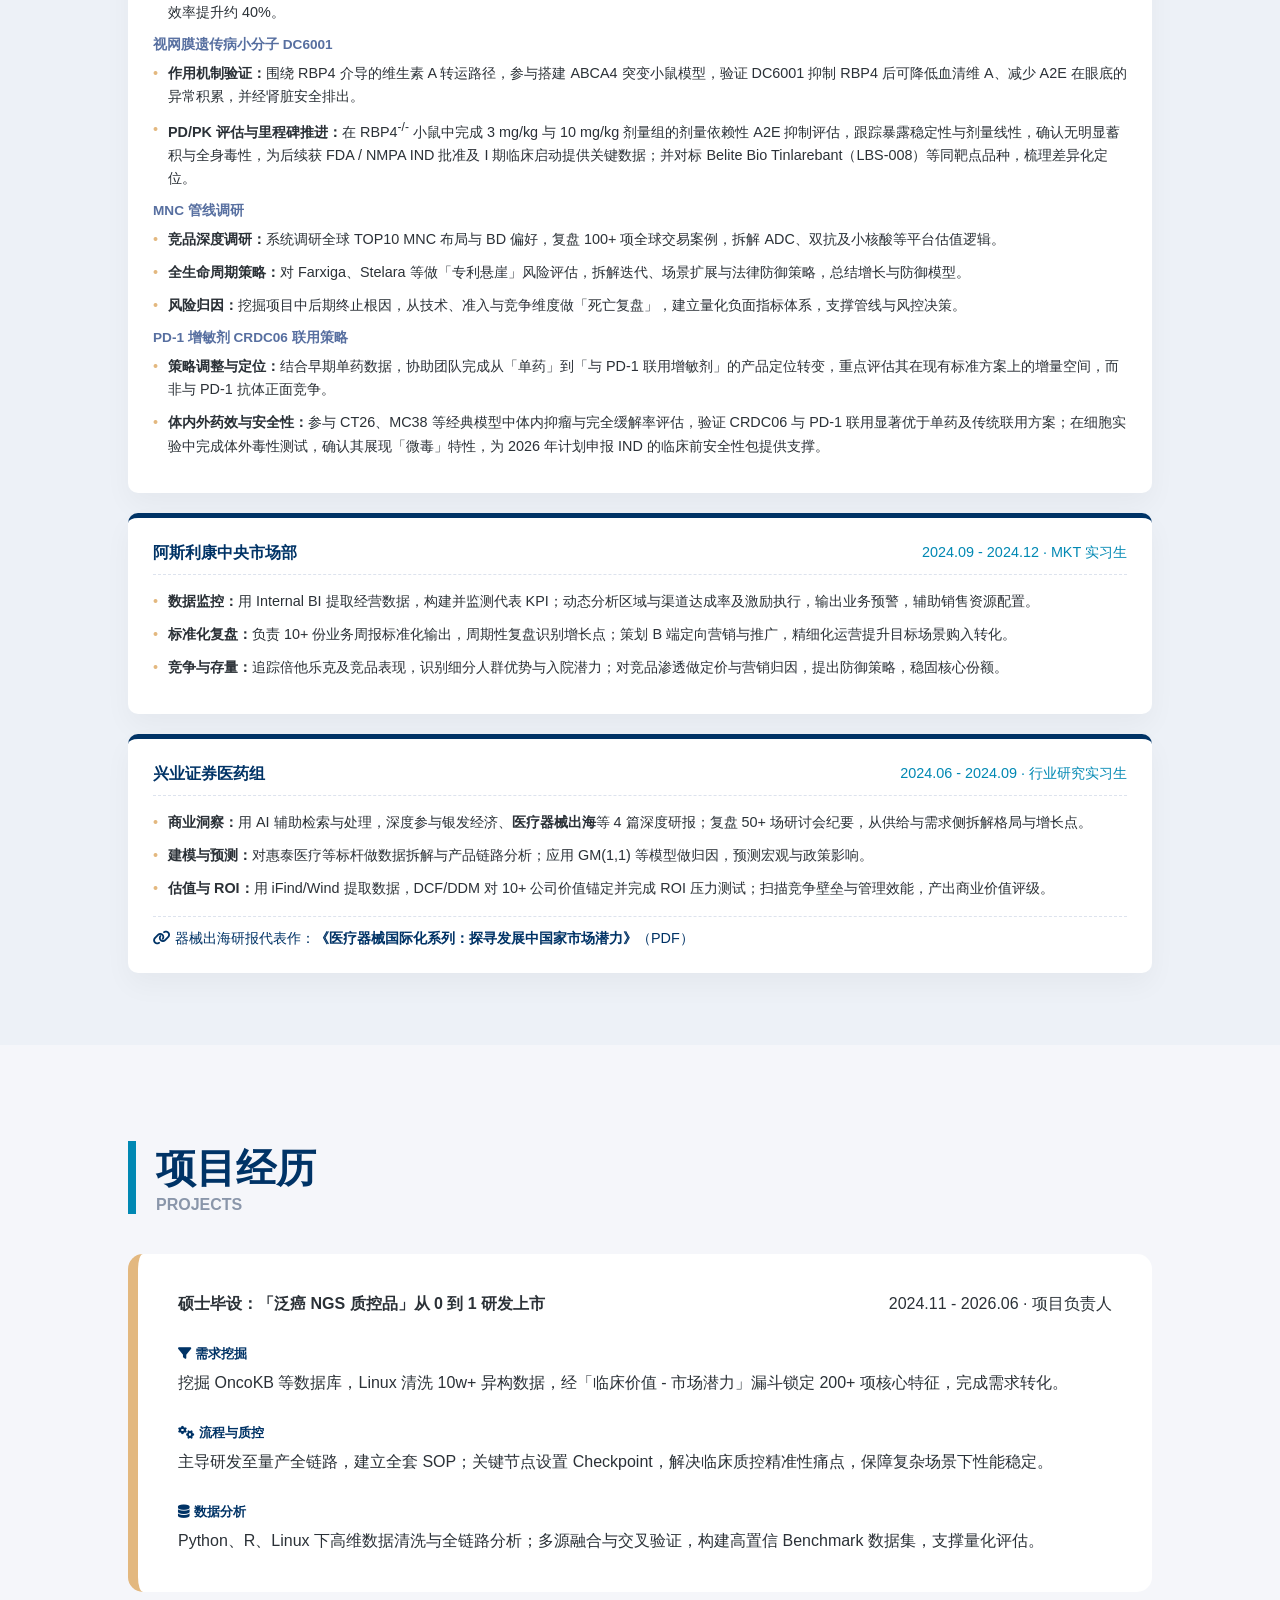
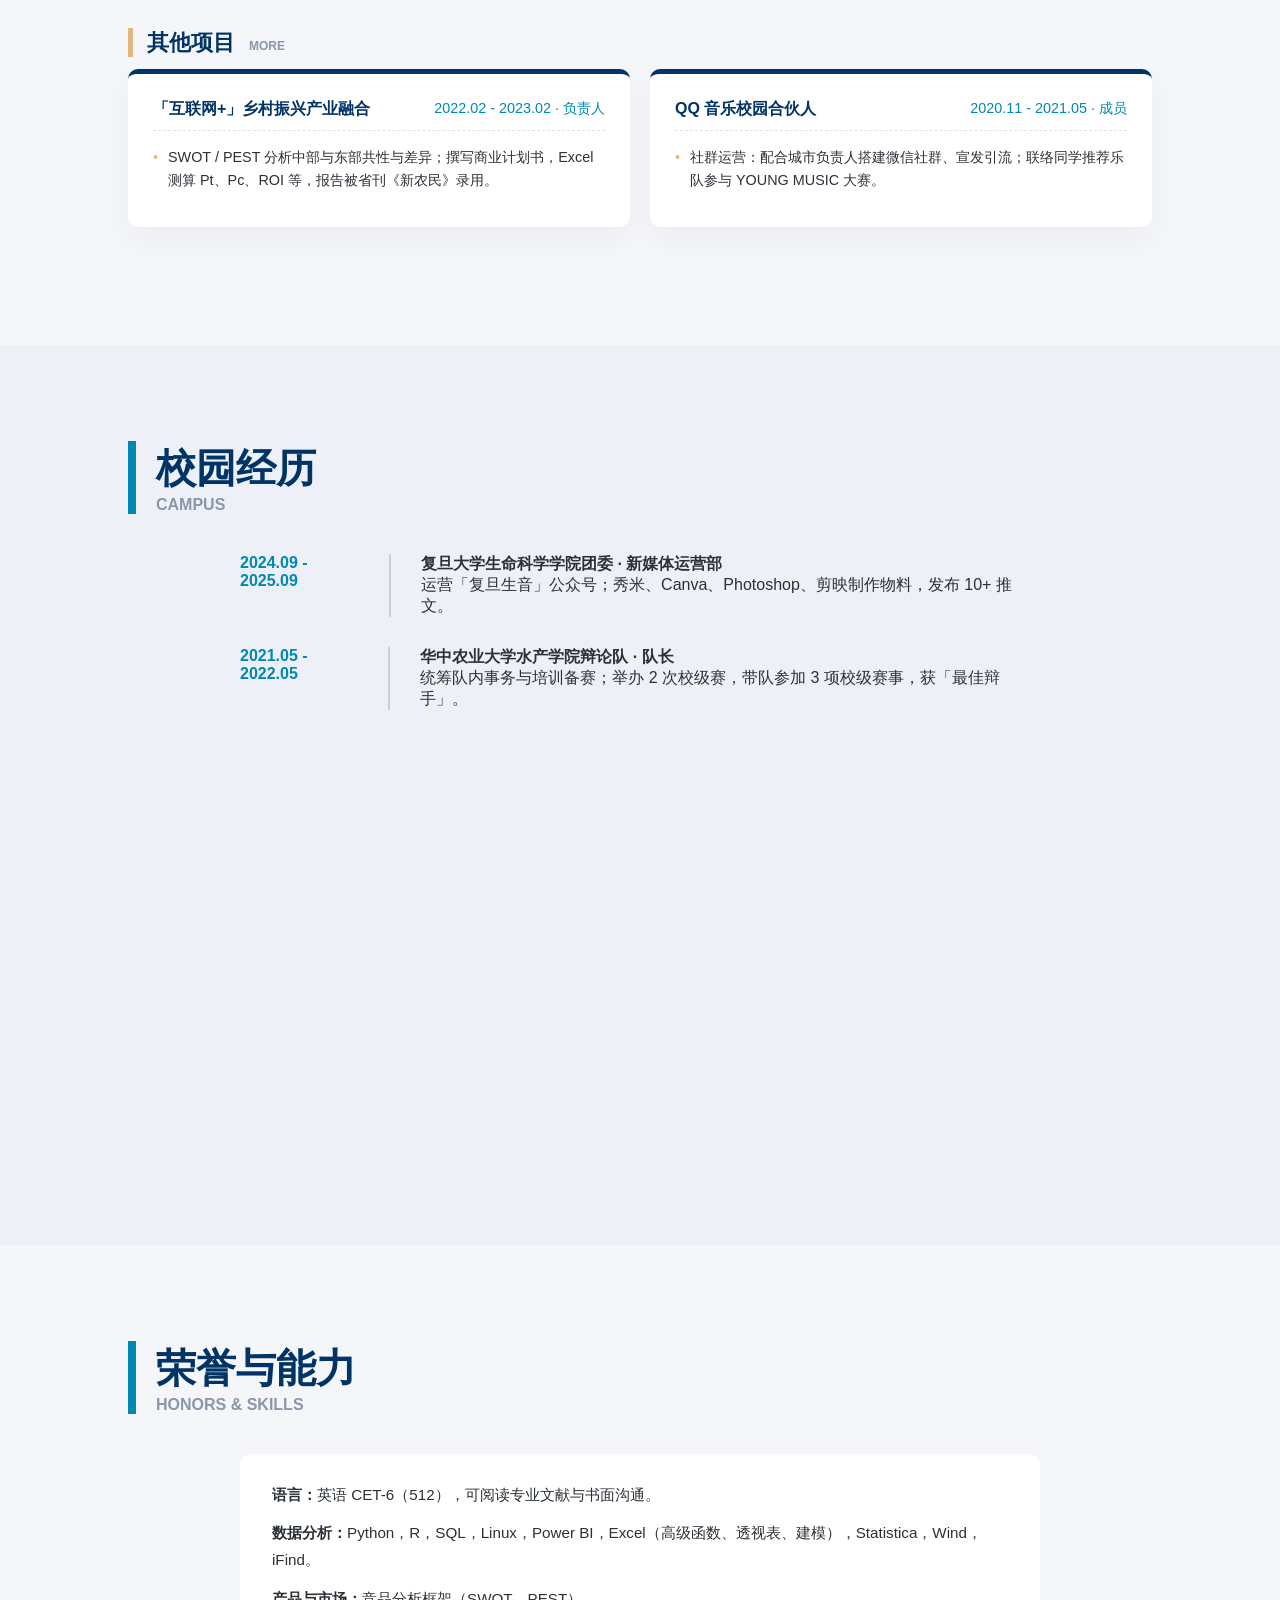
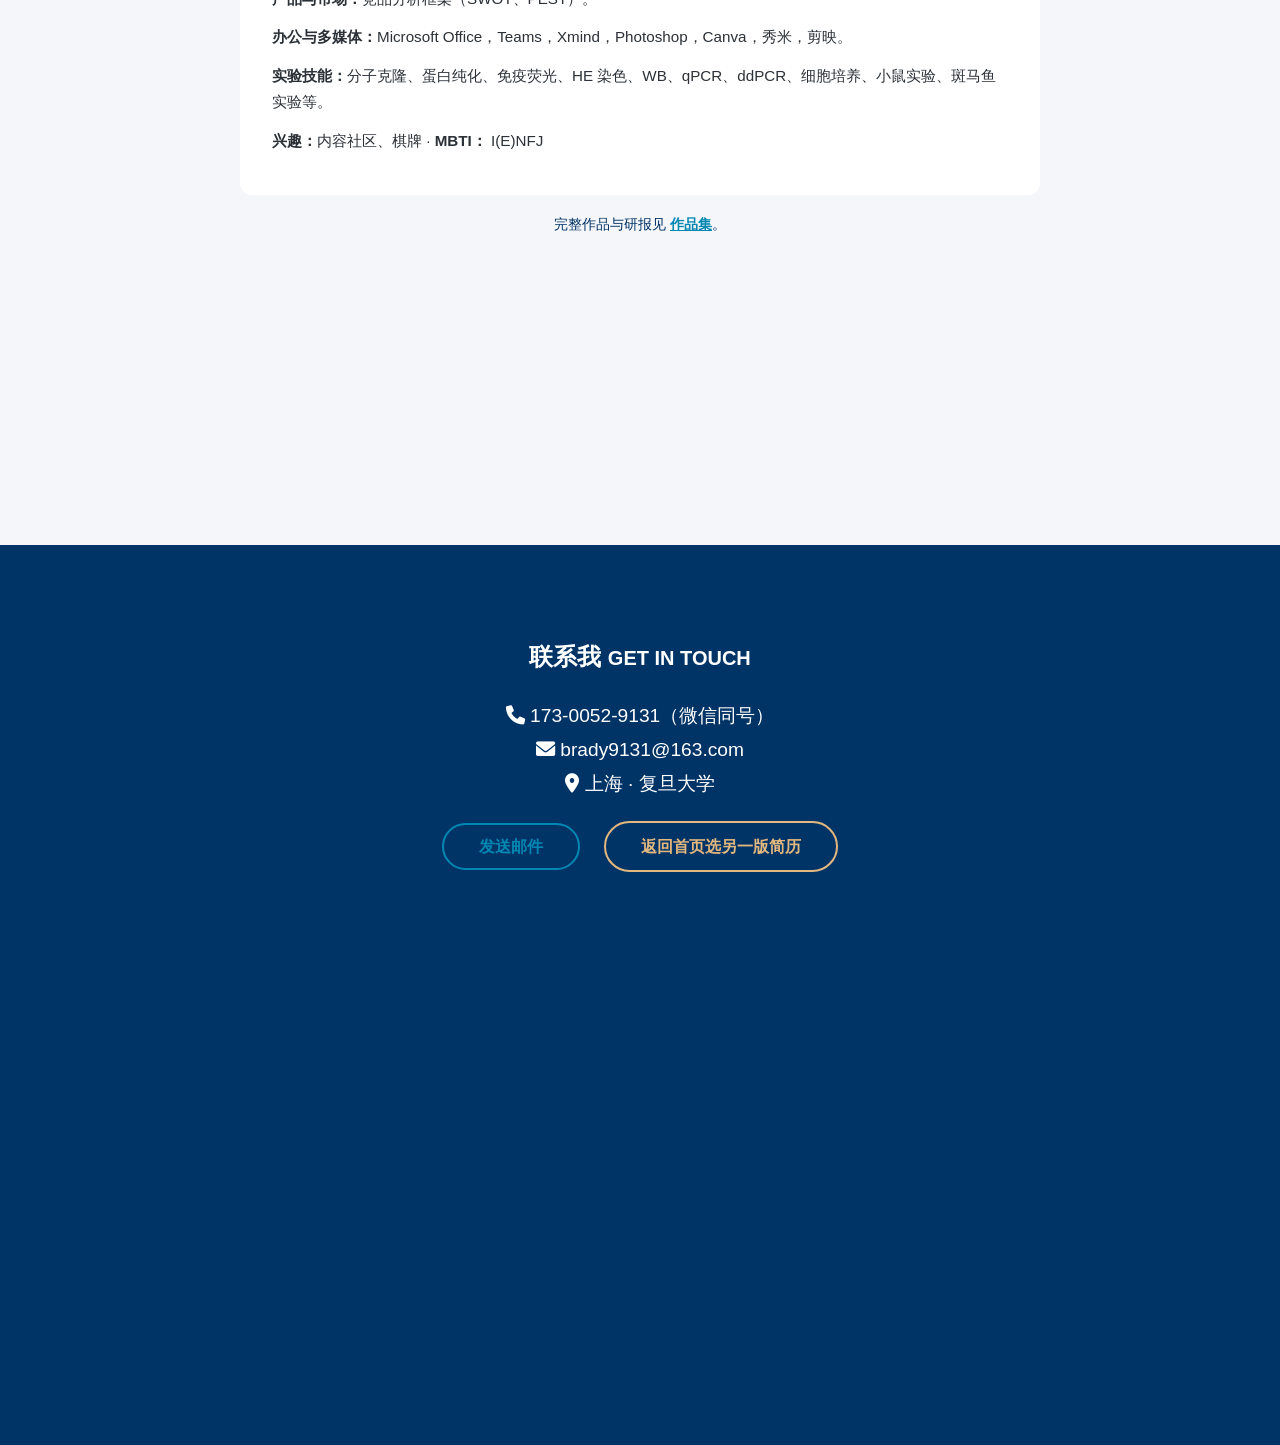
==== commit df30c017: "更新配色和华润项目描述" ====
--- a/bio.html
+++ b/bio.html
@@ -36,7 +36,7 @@
                     <div class="placeholder-avatar">赵</div>
                 </div>
                 <h1>赵章春 <span class="tag">中共党员</span></h1>
-                <h3>复旦大学 · 人类学系（精准医学大数据）· 工学硕士</h3>
+                <h3>复旦大学 · 计算生物学 · 工学硕士</h3>
                 <p class="target-job">目标岗位：策略运营 / 数字化产品经理</p>
                 <div class="brief-intro">
                     <span><i class="fas fa-microscope"></i> 研发质控底色</span>
@@ -54,7 +54,7 @@
                     <div class="time-box">2024.09 - 2027.06</div>
                     <div class="content-box">
                         <h4>复旦大学 <span class="badge">保研</span></h4>
-                        <p>人类学系（精准医学大数据） | <strong>工学硕士</strong></p>
+                        <p>计算生物学 | <strong>工学硕士</strong></p>
                     </div>
                 </div>
                 <div class="timeline-item">
@@ -90,11 +90,21 @@
                         <li><strong>技术调研与选型：</strong>针对药研早期筛选成本高，引入并评估 ADMET-AI 开源预训练模型；基于 2000+ 条金标准数据完成黑盒测试，产出评测报告，验证准确性（AUC: 0.88）及业务适配度。</li>
                         <li><strong>流程优化与交付：</strong>用 R Shiny 搭建交互式分析平台并本地化部署，实现 SMILES 一键毒性分析报告，降低非技术部门使用门槛；优化筛选链路，整体评估效率提升约 40%。</li>
                     </ul>
+                    <p class="exp-subhead">视网膜遗传病小分子 DC6001</p>
+                    <ul>
+                        <li><strong>作用机制验证：</strong>围绕 RBP4 介导的维生素 A 转运路径，参与搭建 ABCA4 突变小鼠模型，验证 DC6001 抑制 RBP4 后可降低血清维 A、减少 A2E 在眼底的异常积累，并经肾脏安全排出。</li>
+                        <li><strong>PD/PK 评估与里程碑推进：</strong>在 RBP4<sup>-/-</sup> 小鼠中完成 3 mg/kg 与 10 mg/kg 剂量组的剂量依赖性 A2E 抑制评估，跟踪暴露稳定性与剂量线性，确认无明显蓄积与全身毒性，为后续获 FDA / NMPA IND 批准及 I 期临床启动提供关键数据；并对标 Belite Bio Tinlarebant（LBS-008）等同靶点品种，梳理差异化定位。</li>
+                    </ul>
                     <p class="exp-subhead">MNC 管线调研</p>
                     <ul>
                         <li><strong>竞品深度调研：</strong>系统调研全球 TOP10 MNC 布局与 BD 偏好，复盘 100+ 项全球交易案例，拆解 ADC、双抗及小核酸等平台估值逻辑。</li>
                         <li><strong>全生命周期策略：</strong>对 Farxiga、Stelara 等做「专利悬崖」风险评估，拆解迭代、场景扩展与法律防御策略，总结增长与防御模型。</li>
                         <li><strong>风险归因：</strong>挖掘项目中后期终止根因，从技术、准入与竞争维度做「死亡复盘」，建立量化负面指标体系，支撑管线与风控决策。</li>
+                    </ul>
+                    <p class="exp-subhead">PD‑1 增敏剂 CRDC06 联用策略</p>
+                    <ul>
+                        <li><strong>策略调整与定位：</strong>结合早期单药数据，协助团队完成从「单药」到「与 PD‑1 联用增敏剂」的产品定位转变，重点评估其在现有标准方案上的增量空间，而非与 PD‑1 抗体正面竞争。</li>
+                        <li><strong>体内外药效与安全性：</strong>参与 CT26、MC38 等经典模型中体内抑瘤与完全缓解率评估，验证 CRDC06 与 PD‑1 联用显著优于单药及传统联用方案；在细胞实验中完成体外毒性测试，确认其展现「微毒」特性，为 2026 年计划申报 IND 的临床前安全性包提供支撑。</li>
                     </ul>
                 </div>
 
--- a/style.css
+++ b/style.css
@@ -1,8 +1,8 @@
-/* 配色方案说明：
-   背景底色: #cfcece
-   主色（深蓝）: #576fa0
-   次主色（浅蓝）: #a7b9d7
-   强调色（红）: #b57979
+/* 配色方案说明（偏麦肯锡 / 咨询风）：
+   背景底色: #f5f6fa
+   主色（深蓝）: #003366
+   次主色（冷灰蓝）: #c5d0e0
+   强调色（蓝绿）: #0088b3
    装饰色（金）: #e3b87f
 */
 
@@ -18,8 +18,8 @@
 }
 
 body {
-    background-color: #cfcece;
-    color: #333;
+    background-color: #f5f6fa;
+    color: #2b3137;
 }
 
 /* 全屏吸附仅用于未加 body 类的旧版；新版落地/简历/作品集为整页滚动 */
@@ -38,23 +38,23 @@
     display: flex;
     justify-content: space-between;
     align-items: center;
-    padding: 20px 50px;
-    background: rgba(207, 206, 206, 0.9);
+    padding: 18px 50px;
+    background: rgba(255, 255, 255, 0.96);
     z-index: 1000;
-    border-bottom: 1px solid #a7b9d7;
-}
-
-a.logo {
+    border-bottom: 1px solid #d4dde8;
+}
+
+ a.logo {
     font-weight: bold;
     font-size: 1.5rem;
-    color: #576fa0;
+    color: #003366;
     letter-spacing: 2px;
     text-decoration: none;
 }
 
 .nav-links a[aria-current="page"] {
-    color: #b57979;
-    border-bottom: 2px solid #b57979;
+    color: #0088b3;
+    border-bottom: 2px solid #0088b3;
 }
 
 .nav-links {
@@ -82,14 +82,14 @@
 
 .nav-links a {
     text-decoration: none;
-    color: #576fa0;
+    color: #003366;
     font-size: 0.9rem;
     font-weight: bold;
     transition: 0.3s;
 }
 
 .nav-links a:hover {
-    color: #b57979;
+    color: #0088b3;
 }
 
 /* 分页容器（简历双页：取消吸附，允许长板块） */
@@ -127,20 +127,20 @@
 }
 
 .bg-alt {
-    background-color: #dcdcdc;
+    background-color: #edf1f7;
 }
 
 .bg-dark {
-    background-color: #576fa0;
+    background-color: #003366;
     color: #fff;
 }
 
 /* 标题样式 */
 .section-title {
     font-size: 2.5rem;
-    color: #576fa0;
+    color: #003366;
     margin-bottom: 40px;
-    border-left: 8px solid #b57979;
+    border-left: 8px solid #0088b3;
     padding-left: 20px;
     width: 100%;
     text-align: left;
@@ -148,7 +148,7 @@
 
 .section-title small {
     font-size: 1rem;
-    color: #a7b9d7;
+    color: #8a96aa;
     display: block;
     text-transform: uppercase;
 }
@@ -161,7 +161,7 @@
 .placeholder-avatar {
     width: 150px;
     height: 150px;
-    background: #576fa0;
+    background: #003366;
     color: #fff;
     border-radius: 50%;
     display: flex;
@@ -169,17 +169,17 @@
     align-items: center;
     font-size: 4rem;
     margin: 0 auto 30px;
-    border: 5px solid #e3b87f;
+    border: 5px solid #c5d0e0;
 }
 
 h1 {
     font-size: 3.5rem;
-    color: #576fa0;
+    color: #003366;
 }
 
 .tag {
     font-size: 1rem;
-    background: #b57979;
+    background: #0088b3;
     color: #fff;
     padding: 5px 15px;
     border-radius: 20px;
@@ -188,14 +188,14 @@
 
 .target-job {
     font-size: 1.5rem;
-    color: #b57979;
+    color: #0088b3;
     margin: 20px 0;
     font-weight: bold;
 }
 
 .brief-intro span {
     margin: 0 15px;
-    color: #576fa0;
+    color: #003366;
     font-weight: bold;
 }
 
@@ -212,9 +212,9 @@
 
 .time-box {
     min-width: 150px;
-    color: #b57979;
-    font-weight: bold;
-    border-right: 2px solid #e3b87f;
+    color: #0088b3;
+    font-weight: bold;
+    border-right: 2px solid #c5d0e0;
     padding-right: 20px;
 }
 
@@ -242,8 +242,8 @@
     background: #fff;
     padding: 25px;
     border-radius: 10px;
-    box-shadow: 0 10px 20px rgba(0,0,0,0.05);
-    border-top: 5px solid #576fa0;
+    box-shadow: 0 12px 28px rgba(0, 0, 0, 0.04);
+    border-top: 5px solid #003366;
 }
 
 .card-header {
@@ -251,16 +251,16 @@
     justify-content: space-between;
     margin-bottom: 15px;
     padding-bottom: 10px;
-    border-bottom: 1px dashed #cfcece;
+    border-bottom: 1px dashed #dde3ee;
 }
 
 .company {
     font-weight: bold;
-    color: #576fa0;
+    color: #003366;
 }
 
 .role {
-    color: #b57979;
+    color: #0088b3;
     font-size: 0.9rem;
 }
 
@@ -305,7 +305,7 @@
 }
 
 .p-block h5 {
-    color: #576fa0;
+    color: #003366;
     margin-bottom: 10px;
 }
 
@@ -340,17 +340,17 @@
 .exp-crosslink {
     margin-top: 16px;
     padding-top: 12px;
-    border-top: 1px dashed #cfcece;
+    border-top: 1px dashed #dde3ee;
     font-size: 0.9rem;
 }
 
 .exp-crosslink a {
-    color: #576fa0;
+    color: #003366;
     text-decoration: none;
 }
 
 .exp-crosslink a:hover {
-    color: #b57979;
+    color: #0088b3;
     text-decoration: underline;
 }
 
@@ -358,7 +358,7 @@
     background: #fff;
     padding: 28px 36px;
     border-radius: 12px;
-    border-left: 8px solid #e3b87f;
+    border-left: 8px solid #0088b3;
     width: 100%;
     max-width: 720px;
     line-height: 1.85;
@@ -383,7 +383,7 @@
 
 .hero-meta {
     font-size: 1rem;
-    color: #666;
+    color: #5f6c80;
     margin-top: 12px;
 }
 
@@ -435,13 +435,13 @@
 
 .landing-sub {
     font-size: 1.25rem;
-    color: #576fa0;
+    color: #003366;
     margin-top: 8px;
 }
 
 .landing-target {
     font-size: 1.2rem;
-    color: #b57979;
+    color: #0088b3;
     font-weight: bold;
     margin: 16px 0 8px;
 }
@@ -458,7 +458,7 @@
 }
 
 .landing-hint {
-    color: #666;
+    color: #5f6c80;
     font-size: 0.92rem;
     line-height: 1.6;
     margin: 36px 0 28px;
@@ -481,7 +481,7 @@
     text-decoration: none;
     color: inherit;
     transition: transform 0.25s, box-shadow 0.25s;
-    border: 2px solid #a7b9d7;
+    border: 2px solid #dde3ee;
     background: #fff;
 }
 
@@ -491,21 +491,21 @@
 }
 
 .landing-card--bio {
-    border-top: 6px solid #576fa0;
+    border-top: 6px solid #003366;
 }
 
 .landing-card--net {
-    border-top: 6px solid #b57979;
+    border-top: 6px solid #0088b3;
 }
 
 .landing-card-icon {
     font-size: 2.5rem;
-    color: #576fa0;
+    color: #003366;
     margin-bottom: 16px;
 }
 
 .landing-card--net .landing-card-icon {
-    color: #b57979;
+    color: #0088b3;
 }
 
 .landing-card h2 {
@@ -524,7 +524,7 @@
 .landing-card-go {
     margin-top: 20px;
     font-weight: bold;
-    color: #b57979;
+    color: #0088b3;
     font-size: 0.95rem;
 }
 
@@ -536,17 +536,17 @@
     display: inline-flex;
     align-items: center;
     gap: 10px;
-    color: #576fa0;
+    color: #003366;
     font-weight: bold;
     text-decoration: none;
     padding: 12px 22px;
-    border: 2px solid #576fa0;
+    border: 2px solid #003366;
     border-radius: 30px;
     transition: background 0.25s, color 0.25s;
 }
 
 .landing-portfolio-btn:hover {
-    background: #576fa0;
+    background: #003366;
     color: #fff;
 }
 
@@ -568,11 +568,11 @@
 .skills-note {
     margin-top: 20px;
     font-size: 0.9rem;
-    color: #576fa0;
+    color: #003366;
 }
 
 .skills-note a {
-    color: #b57979;
+    color: #0088b3;
     font-weight: bold;
 }
 
@@ -605,7 +605,7 @@
 }
 
 .portfolio-lead {
-    color: #555;
+    color: #5f6c80;
     line-height: 1.65;
     font-size: 0.98rem;
 }
@@ -621,7 +621,7 @@
 }
 
 .portfolio-section--alt {
-    background: #dcdcdc;
+    background: #edf1f7;
     margin-left: -8%;
     margin-right: -8%;
     padding-left: 8%;
@@ -633,7 +633,7 @@
 
 .portfolio-h2 {
     font-size: 1.35rem;
-    color: #576fa0;
+    color: #003366;
     margin-bottom: 16px;
 }
 
@@ -645,13 +645,13 @@
 }
 
 .portfolio-context a {
-    color: #576fa0;
+    color: #003366;
     font-weight: bold;
     text-decoration: none;
 }
 
 .portfolio-context a:hover {
-    color: #b57979;
+    color: #0088b3;
     text-decoration: underline;
 }
 
@@ -674,7 +674,7 @@
     background: #fff;
     padding: 20px 22px;
     border-radius: 10px;
-    border: 1px dashed #a7b9d7;
+    border: 1px dashed #c5d0e0;
     margin-bottom: 12px;
     text-align: left;
 }
@@ -682,7 +682,7 @@
 .portfolio-slot-label {
     display: block;
     font-weight: bold;
-    color: #576fa0;
+    color: #003366;
     margin-bottom: 6px;
 }
 
@@ -707,7 +707,7 @@
 
 .subsection-title {
     font-size: 1.35rem;
-    color: #576fa0;
+    color: #003366;
     margin-bottom: 12px;
     border-left: 5px solid #e3b87f;
     padding-left: 14px;
@@ -716,14 +716,14 @@
 
 .subsection-title small {
     font-size: 0.75rem;
-    color: #a7b9d7;
+    color: #8a96aa;
     text-transform: uppercase;
     margin-left: 8px;
 }
 
 .portfolio-intro {
     font-size: 0.85rem;
-    color: #666;
+    color: #5f6c80;
     margin-bottom: 16px;
     line-height: 1.5;
 }
@@ -736,21 +736,21 @@
     padding: 20px 24px;
     background: #fff;
     border-radius: 12px;
-    border: 1px solid #a7b9d7;
+    border: 1px solid #dde3ee;
     text-decoration: none;
     color: inherit;
     transition: border-color 0.25s, box-shadow 0.25s;
 }
 
 .portfolio-card:hover {
-    border-color: #576fa0;
+    border-color: #003366;
     box-shadow: 0 6px 20px rgba(87, 111, 160, 0.12);
 }
 
 .portfolio-card-icon {
     flex-shrink: 0;
     font-size: 2rem;
-    color: #b57979;
+    color: #0088b3;
 }
 
 .portfolio-card-body {
@@ -769,14 +769,14 @@
 
 .portfolio-card-meta {
     font-size: 0.88rem;
-    color: #666;
+    color: #5f6c80;
 }
 
 .portfolio-card-action {
     flex-shrink: 0;
     font-size: 0.9rem;
     font-weight: bold;
-    color: #576fa0;
+    color: #003366;
 }
 
 /* 技能展示 */
@@ -791,14 +791,14 @@
 }
 
 .skill-group h5 {
-    color: #b57979;
+    color: #0088b3;
     margin-bottom: 20px;
     font-size: 1.2rem;
 }
 
 .skill-tags span {
     display: inline-block;
-    background: #a7b9d7;
+    background: #003366;
     color: #fff;
     padding: 8px 15px;
     margin: 5px;
@@ -825,7 +825,7 @@
 }
 
 .btn-primary {
-    background: #b57979;
+    background: #0088b3;
     color: #fff;
     padding: 15px 35px;
     text-decoration: none;
@@ -836,8 +836,8 @@
 }
 
 .btn-secondary {
-    border: 2px solid #e3b87f;
-    color: #e3b87f;
+    border: 2px solid #0088b3;
+    color: #0088b3;
     padding: 13px 35px;
     text-decoration: none;
     border-radius: 30px;
@@ -847,7 +847,7 @@
 }
 
 .btn-primary:hover {
-    background: #a7b9d7;
+    background: #005d80;
 }
 
 /* 装饰元素 */
@@ -856,7 +856,7 @@
     bottom: 30px;
     left: 50%;
     transform: translateX(-50%);
-    color: #a7b9d7;
+    color: #8a96aa;
     font-size: 0.8rem;
     letter-spacing: 3px;
     animation: bounce 2s infinite;
